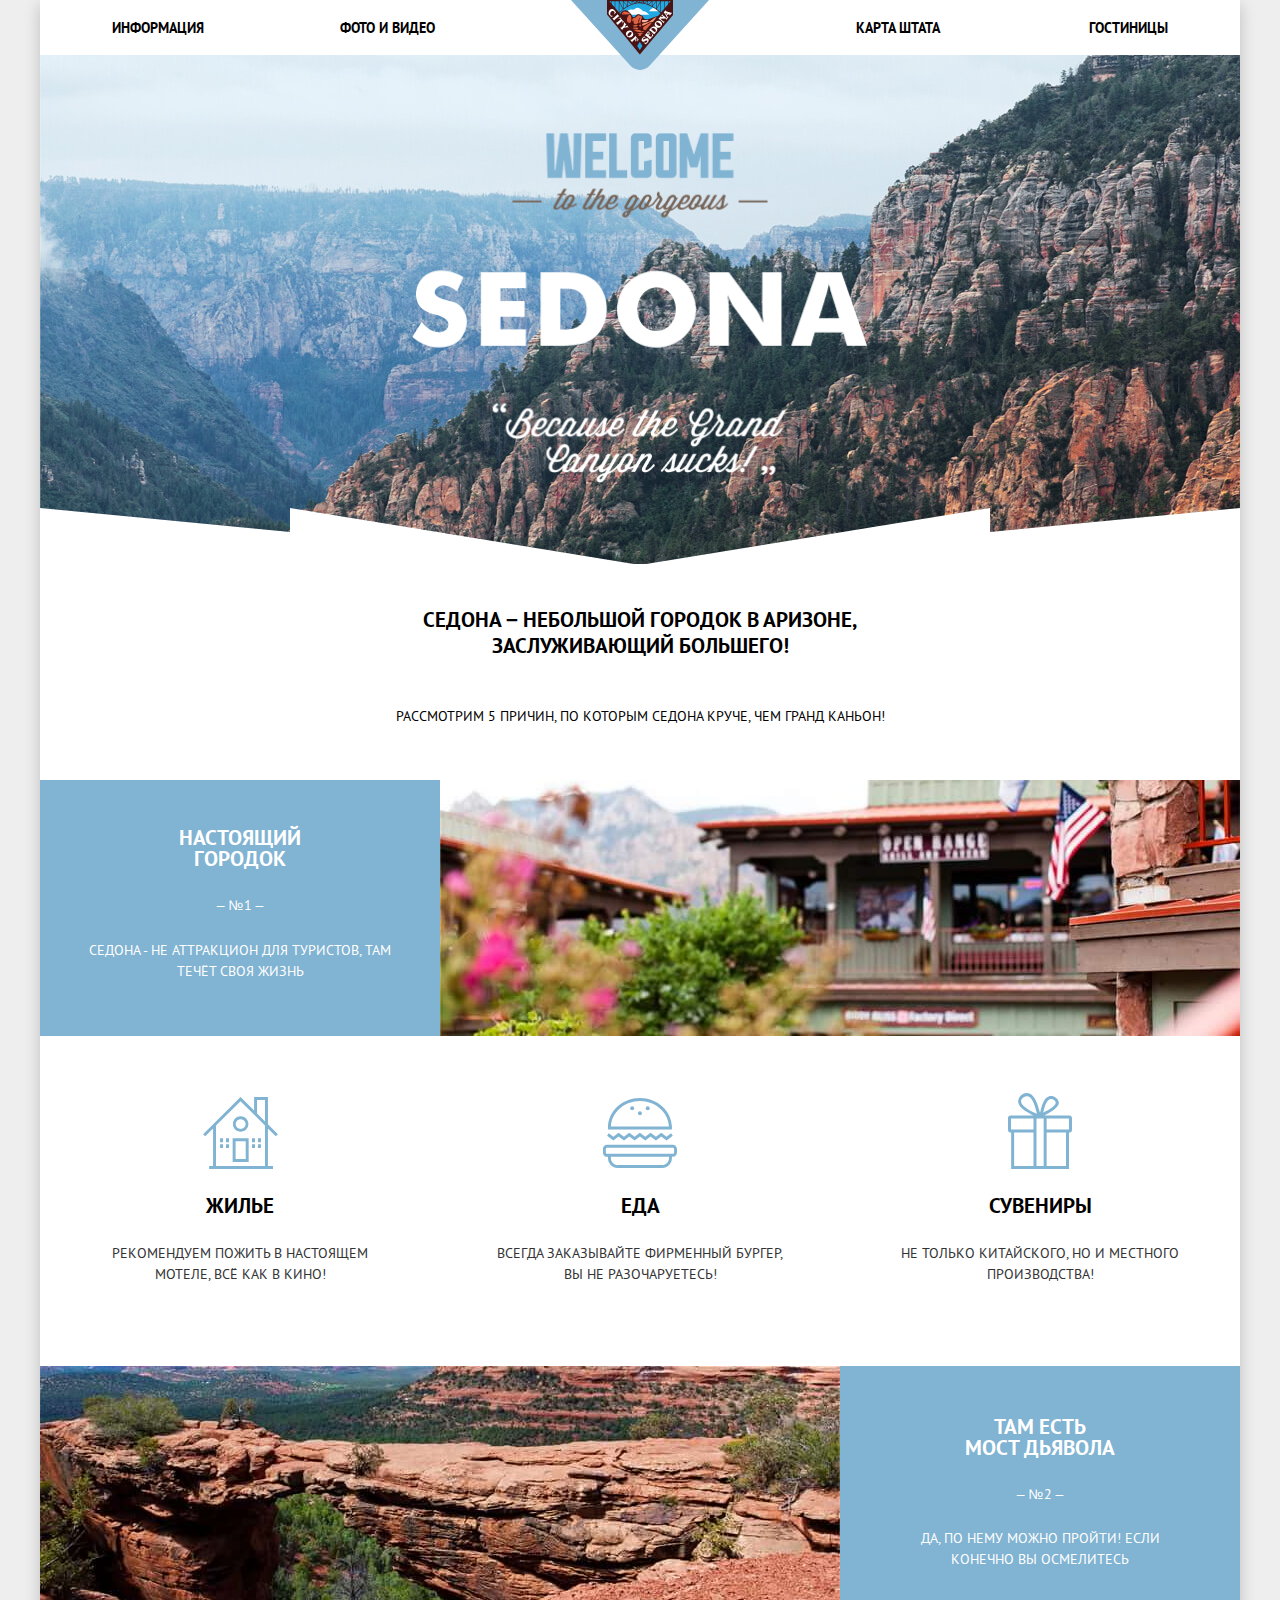
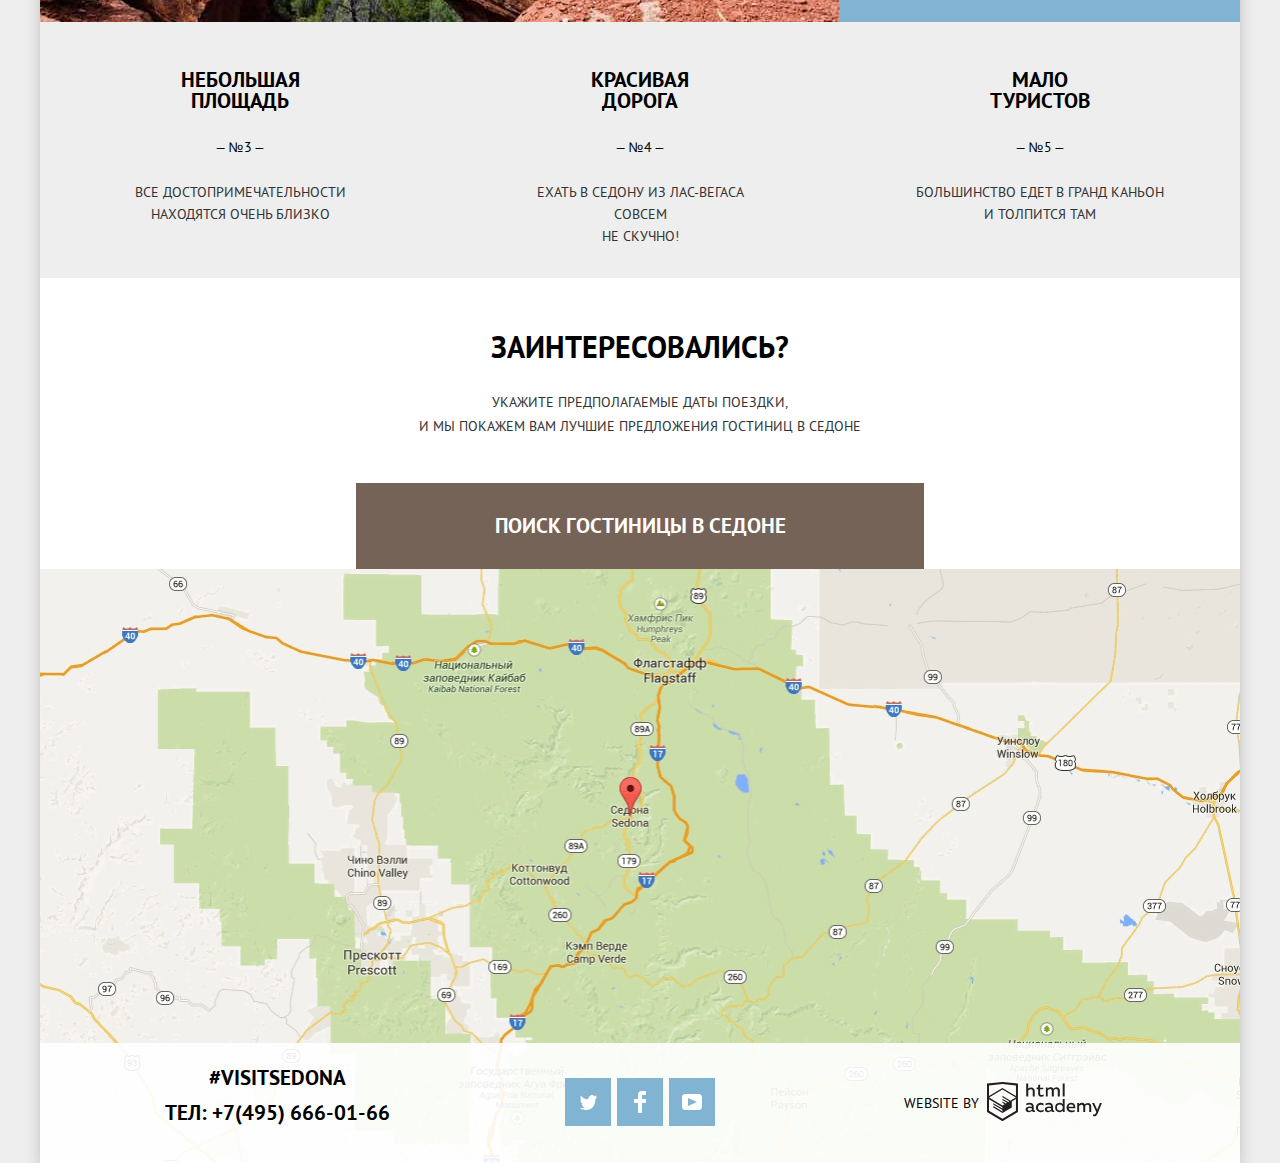
==== index.html @ ead80034 "правки" ====
<!DOCTYPE html>
<html class="page" lang="ru">
  <head>
    <meta charset="utf-8">
    <title>HTML Academy: Седона</title>
    <link href="css/normalize.css" rel="stylesheet">
    <link href="css/style-min.css" rel="stylesheet">
  </head>
  <body class="page-body">
    <div class="wrapper page-body">
      <header class="header">
        <a class="logo-sedona">
          <img src="img/logo_sedona.svg" width="138" height="70" alt="Логотип город Седона">
        </a>
        <nav class="main-nav">
          <ul class="main-nav-list">
            <li class="main-nav-item"><a class="main-nav-link" href="">Информация</a></li>
            <li class="main-nav-item main-nav-item-foto"><a class="main-nav-link" href="">Фото и видео</a></li>
            <li class="main-nav-item main-nav-item-map main-nav-item-right"><a class="main-nav-link" href="">Карта штата</a></li>
            <li class="main-nav-item main-nav-item-right"><a class="main-nav-link" href="hotels.html">Гостиницы</a></li>
          </ul>
        </nav>
      </header>
      <main>
        <section class="main">
          <div class="slogan">
            <img class="welcome" src="img/welcome.png" width="456" height="350" alt="Добро пожаловать в Седону">
          </div>
          <h1 class="subject">
            Седона &minus; небольшой городок в аризоне,
            заслуживающий большего!
          </h1>
          <p class="text">Рассмотрим 5 причин, по которым седона круче, чем гранд каньон!</p>
        </section>
        <section>
          <h2 class="visually-hidden">Преимущества</h2>
          <div class="features-box">
            <div class="feature">
              <h3 class="feature-title feature-title-control">Настоящий городок</h3>
              <p class="feature-description">&ndash; №1 &ndash;</p>
              <p class="feature-description">Седона - не аттракцион для туристов, там течёт своя жизнь</p>
            </div>
            <img src="img/cafe_in_sedona.jpg" width="800" height="256" alt="Фото кафе в Седоне">
          </div>
          <ul class="advantage-list">
            <li class="advantage-item advantage-item-house">
              <h3 class="advantage-box-title advantage-title">Жилье</h3>
              <p class="advantage-box-text">Рекомендуем пожить в настоящем мотеле, всё как в кино!</p>
            </li>
            <li class="advantage-item advantage-item-food">
              <h3 class="advantage-box-title advantage-title">Еда</h3>
              <p class="advantage-box-text">Всегда заказывайте фирменный бургер, вы не разочаруетесь!</p>
            </li>
            <li class="advantage-item advantage-item-souvenirs">
              <h3 class="advantage-box-title advantage-title">Сувениры</h3>
              <p class="advantage-box-text">Не только китайского, но и местного производства!</p>
            </li>
          </ul>
          <div class="features-box">
            <img src="img/canyon_in_sedona.jpg" width="800" height="256" alt="Фото каньона в Седоне">
            <div class="feature">
              <h3 class="feature-title feature-subtitle-control">Там есть<br> мост дьявола</h3>
              <p class="feature-description description-control">&ndash; №2 &ndash;</p>
              <p class="feature-description">Да, по нему можно пройти! если конечно вы осмелитесь</p>
            </div>
          </div>
          <div class="features-box">
            <div class="feature feature-grey">
              <h3 class="advantage-box-title advantage-title-control">Небольшая площадь</h3>
              <p class="feature-grey-description">&ndash; №3 &ndash;</p>
              <p class="feature-grey-description feature-description-control">Все достопримечательности находятся очень близко</p>
            </div>
            <div class="feature feature-grey">
              <h3 class="advantage-box-title advantage-title-control">Красивая дорога</h3>
              <p class="feature-grey-description">&ndash; №4 &ndash;</p>
              <p class="feature-grey-description feature-description-control">Ехать в Седону из Лас-Вегаса совсем<br> не скучно!</p>
            </div>
            <div class="feature feature-grey">
              <h3 class="advantage-box-title advantage-title-control">Мало туристов</h3>
              <p class="feature-grey-description">&ndash; №5 &ndash;</p>
              <p class="feature-grey-description feature-description-control">Большинство едет в Гранд Каньон<br> и толпится там</p>
            </div>
          </div>
        </section>
        <section class="search-hotel-block">
          <h2 class="visually-hidden">Лучшие предложения</h2>
          <p class="subtitle">Заинтересовались?</p>
          <p class="form-description">
            Укажите предполагаемые даты поездки,<br>
            и мы покажем вам лучшие предложения гостиниц в седоне
          </p>
          <article class="search-hotel-content">
            <button class="search-hotel">Поиск гостиницы в седоне</button>
            <form class="search-hotel-form">
              <div class="form-row">
                <label class="desc arrival-date-lable" for="arrival_date">Дата заезда:</label>
                <input class="hotel-input" name="arrival" type="text" id="arrival_date" placeholder="24 апреля 2017" required>
                <button class="calendar" type="button">
                  <svg class="calendar-icon" xmlns="http://www.w3.org/2000/svg" width="21" height="23" viewBox="0 0 21 22"><path d="M19.251 2.025h-2.845V.648c0-.381-.294-.689-.656-.689-.363 0-.656.308-.656.689v1.377h-3.938V.648c0-.381-.294-.689-.655-.689-.363 0-.657.308-.657.689v1.377H5.906V.648c0-.381-.294-.689-.656-.689-.363 0-.657.308-.657.689v1.377H1.75C.784 2.025 0 2.847 0 3.862v16.302C0 21.179.784 22 1.75 22h17.501c.966 0 1.749-.821 1.749-1.836V3.862c0-1.015-.783-1.837-1.749-1.837zm.437 18.139a.448.448 0 0 1-.437.459H1.75a.45.45 0 0 1-.438-.459V3.862a.45.45 0 0 1 .438-.459h2.844v1.378c0 .381.294.689.657.689.362 0 .656-.308.656-.689V3.403h3.938v1.378c0 .381.294.689.657.689.361 0 .655-.308.655-.689V3.403h3.938v1.378c0 .381.293.689.656.689.362 0 .656-.308.656-.689V3.403h2.845c.241 0 .437.206.437.459v16.302z"/><path d="M4.594 8.225h2.625v2.066H4.594zM4.594 11.668h2.625v2.067H4.594zM4.594 15.112h2.625v2.066H4.594zM9.188 15.112h2.625v2.066H9.188zM9.188 11.668h2.625v2.067H9.188zM9.188 8.225h2.625v2.066H9.188zM13.781 15.112h2.625v2.066h-2.625zM13.781 11.668h2.625v2.067h-2.625zM13.781 8.225h2.625v2.066h-2.625z"/></svg>
                </button>
              </div>
              <div class="form-row">
                <label class="desc departure-date-lable" for="date_departure">Дата выезда:</label>
                <input class="hotel-input" name="departure" type="text" id="date_departure" placeholder="4 июля 2017" required>
                <button class="calendar" type="button">
                  <svg class="calendar-icon" xmlns="http://www.w3.org/2000/svg" width="21" height="23" viewBox="0 0 21 22"><path d="M19.251 2.025h-2.845V.648c0-.381-.294-.689-.656-.689-.363 0-.656.308-.656.689v1.377h-3.938V.648c0-.381-.294-.689-.655-.689-.363 0-.657.308-.657.689v1.377H5.906V.648c0-.381-.294-.689-.656-.689-.363 0-.657.308-.657.689v1.377H1.75C.784 2.025 0 2.847 0 3.862v16.302C0 21.179.784 22 1.75 22h17.501c.966 0 1.749-.821 1.749-1.836V3.862c0-1.015-.783-1.837-1.749-1.837zm.437 18.139a.448.448 0 0 1-.437.459H1.75a.45.45 0 0 1-.438-.459V3.862a.45.45 0 0 1 .438-.459h2.844v1.378c0 .381.294.689.657.689.362 0 .656-.308.656-.689V3.403h3.938v1.378c0 .381.294.689.657.689.361 0 .655-.308.655-.689V3.403h3.938v1.378c0 .381.293.689.656.689.362 0 .656-.308.656-.689V3.403h2.845c.241 0 .437.206.437.459v16.302z"/><path d="M4.594 8.225h2.625v2.066H4.594zM4.594 11.668h2.625v2.067H4.594zM4.594 15.112h2.625v2.066H4.594zM9.188 15.112h2.625v2.066H9.188zM9.188 11.668h2.625v2.067H9.188zM9.188 8.225h2.625v2.066H9.188zM13.781 15.112h2.625v2.066h-2.625zM13.781 11.668h2.625v2.067h-2.625zM13.781 8.225h2.625v2.066h-2.625z"/></svg>
                </button>
              </div>
              <div class="people">
                <label class="desc label-people" for="old">Взрослые:</label>
                  <button class="search-hotel-button search-hotel-button-minus" type="button">
                    <svg width="12" height="3" viewBox="0 0 12 3" fill="none" xmlns="http://www.w3.org/2000/svg">
                      <rect width="12" height="3" fill="#A9A9A9"/>
                    </svg>
                  </button>
                  <input class="hotel-input" name="old" type="text" id="old" inputmode="numeric" placeholder="2" required>
                  <button class="search-hotel-button search-hotel-button-plus" type="button">
                    <svg width="11" height="11" viewBox="0 0 11 11" fill="none" xmlns="http://www.w3.org/2000/svg">
                      <path fill-rule="evenodd" clip-rule="evenodd" d="M4.23086 6.76932V11H6.76932V6.76932H11V4.23086H6.76932V0H4.23085V4.23086H0V6.76932H4.23086Z" fill="#A9A9A9"/>
                    </svg>
                  </button>
                <label class="desc desc-range" for="child">Дети:</label>
                  <button class="search-hotel-button search-hotel-button-minus" type="button">
                    <svg width="12" height="3" viewBox="0 0 12 3" fill="none" xmlns="http://www.w3.org/2000/svg">
                      <rect width="12" height="3" fill="#A9A9A9"/>
                    </svg>
                  </button>
                  <input class="hotel-input" name="child" type="text" id="child" inputmode="numeric" placeholder="0">
                  <button class="search-hotel-button search-hotel-button-plus" type="button">
                    <svg width="11" height="11" viewBox="0 0 11 11" fill="none" xmlns="http://www.w3.org/2000/svg">
                      <path fill-rule="evenodd" clip-rule="evenodd" d="M4.23086 6.76932V11H6.76932V6.76932H11V4.23086H6.76932V0H4.23085V4.23086H0V6.76932H4.23086Z" fill="#A9A9A9"/>
                    </svg>
                  </button>
              </div>
              <button class="submit" type="submit">Найти</button>
            </form>
          </article>
          <div class="map-container">
            <iframe class="map" src="https://www.google.com/maps/embed?pb=!1m14!1m8!1m3!1d419186.009734685!2d-111.50090474492188!3d34.833840499251!3m2!1i1024!2i768!4f13.1!3m3!1m2!1s0x0%3A0x6b38c28b698d0d4a!2z0J3QsNGG0LjQvtC90LDQu9GM0L3Ri9C5INC30LDQv9C-0LLQtdC00L3QuNC6INCa0L7QutC-0L3QuNC90L4!5e0!3m2!1sru!2sru!4v1592751528089!5m2!1sru!2sru" width="1200" height="594" allowfullscreen title="штат Аризона, город Седона"></iframe>
            <img class="image-map" src="img/map.png" width="1200" height="594" alt="штат Аризона, город Седона">
          </div>
        </section>
      </main>
      <footer class="footer index-footer">
        <section class="contacts">
          <h2 class="visually-hidden">Контактная информация</h2>
          <p class="contacts-content">
            <span class="contacts-text">#visitsedona</span><br>
            <a class="contacts-phone" href="tel:+7(495)6660166">Тел: +7(495) 666-01-66</a>
          </p>
        </section>
        <section class="social">
          <h2 class="visually-hidden">Социальные сети</h2>
          <ul class="social-list">
            <li class="social-list-item">
              <a class="social-link" href="" aria-label="twitter">
                <svg xmlns="http://www.w3.org/2000/svg" xmlns:xlink="http://www.w3.org/1999/xlink" width="17" height="15" viewBox="0 0 17 15"><path fill="#FFF" d="M10.95.144c1.685-.496 2.984.27 3.577 1.179.673-.231 1.331-.481 2.011-.708a2.345 2.345 0 0 1-.857 1.768c.685.17 1.304-.491 1.304-.491-.169 1-1.006 1.788-1.563 2.024-.231 6.75-3.175 11.217-10.077 11.082h-.446c-.41 0-4.164-.46-4.898-1.887 2.271.196 3.893-.422 4.693-1.177-.96-.3-2.679-.477-2.979-2.95.349.106.564.228 1.19.119C1.705 8.247.374 7.53.448 5.33c.285.328 1.067.536 1.34.472C1.085 5.561-.182 2.442.894.85c1.818 1.854 3.735 3.606 7.152 3.773C8.254 2.33 9.183.793 10.95.144z"/></svg>
              </a>
            </li>
            <li class="social-list-item">
              <a class="social-link" href="" aria-label="facebook">
                <svg xmlns="http://www.w3.org/2000/svg" width="12" height="22" viewBox="0 0 12 22"><path fill="#FFF" d="M12 4V0H8a4 4 0 0 0-4 4v4H0v4h4v10h4V12h4V8H8V4h4z"/></svg>
              </a>
            </li>
            <li class="social-list-item">
              <a class="social-link" href="" aria-label="youtube">
                <svg xmlns="http://www.w3.org/2000/svg" xmlns:xlink="http://www.w3.org/1999/xlink" width="20" height="16" viewBox="0 0 20 16"><path fill="#FFF" d="M17 0H3C1.35 0 0 1.35 0 3v10c0 1.65 1.35 3 3 3h14c1.65 0 3-1.35 3-3V3c0-1.65-1.35-3-3-3zM6.027 11.998V4.002L15.014 8l-8.987 3.998z"/></svg>
              </a>
            </li>
          </ul>
        </section>
        <p class="authors">
          Website by
          <a class="authors-logo" href="https://htmlacademy.ru/intensive/htmlcss" aria-label="html-academy">
            <svg class="authors-logo-hover" id="Layer_1" data-name="Layer 1" xmlns="http://www.w3.org/2000/svg" viewBox="0 0 108.08 36.85"><title>logo-htmlacademy-small1</title>
              <path d="M44.61,26.88a2,2,0,0,0,.55-0.1v1.33a3.25,3.25,0,0,1-1.18.21,1.67,1.67,0,0,1-1.67-1,4.84,4.84,0,0,1-3.14,1.08c-1.51,0-2.91-.83-2.91-2.55,0-2.13,2-2.79,3.71-2.79a11.08,11.08,0,0,1,2.17.25v-0.3c0-1-.76-1.77-2.19-1.77a7.42,7.42,0,0,0-3,.64v-1.7a10.21,10.21,0,0,1,3.19-.55c2.36,0,3.81,1.12,3.81,3.65v3a0.54,0.54,0,0,0,.49.59h0.17Zm-6.44-1.13A1.35,1.35,0,0,0,39.63,27h0.11a3.39,3.39,0,0,0,2.41-1V24.58a9.72,9.72,0,0,0-1.81-.21c-1,0-2.16.33-2.16,1.38h0Zm12.36-6.11a5,5,0,0,1,2.57.64V22a4.08,4.08,0,0,0-2.3-.7,2.75,2.75,0,1,0,0,5.49,5,5,0,0,0,2.43-.64v1.71a6.27,6.27,0,0,1-2.76.57A4.21,4.21,0,0,1,46,24.51q0-.21,0-0.41a4.32,4.32,0,0,1,4.18-4.46h0.38Zm12.17,7.24a2,2,0,0,0,.55-0.1v1.33a3.25,3.25,0,0,1-1.18.21,1.67,1.67,0,0,1-1.67-1,4.84,4.84,0,0,1-3.14,1.08c-1.51,0-2.91-.83-2.91-2.55,0-2.13,2-2.79,3.71-2.79a11.08,11.08,0,0,1,2.17.25v-0.3c0-1-.76-1.77-2.19-1.77a7.42,7.42,0,0,0-3,.64v-1.7a10.21,10.21,0,0,1,3.19-.55c2.36,0,3.81,1.12,3.81,3.65v3a0.54,0.54,0,0,0,.49.59h0.17Zm-6.44-1.13A1.35,1.35,0,0,0,57.73,27h0.11a3.39,3.39,0,0,0,2.41-1V24.58a9.72,9.72,0,0,0-1.81-.21c-1.06,0-2.16.33-2.16,1.38h0ZM73,16V28.2H71.35V26.88a3.88,3.88,0,0,1-3.19,1.54,4.4,4.4,0,0,1,0-8.78,3.81,3.81,0,0,1,3,1.3V16H73Zm-4.53,5.22a2.76,2.76,0,1,0,0,5.52A2.86,2.86,0,0,0,71.15,25V23A2.91,2.91,0,0,0,68.49,21.27ZM79,19.64c3.31,0,4.46,2.68,3.92,5.09H76.7c0.21,1.5,1.67,2.11,3.19,2.11a6.11,6.11,0,0,0,2.64-.59v1.6a7.14,7.14,0,0,1-3,.57C77,28.42,74.78,27,74.78,24a4.18,4.18,0,0,1,4-4.39H79Zm0.09,1.54a2.28,2.28,0,0,0-2.44,2.1v0.06H81.3A2,2,0,0,0,79.13,21.18Zm5.73,7V19.87h1.65v1a3.81,3.81,0,0,1,2.78-1.27A2.86,2.86,0,0,1,91.89,21a4.12,4.12,0,0,1,2.91-1.33A3.06,3.06,0,0,1,98,23V28.2h-1.9V23.05a1.59,1.59,0,0,0-1.42-1.75H94.42a2.8,2.8,0,0,0-2.07,1.12V28.2h-1.9V23.05A1.59,1.59,0,0,0,89,21.31H88.8a3,3,0,0,0-2.21,1.29v5.63H84.86Zm21.31-8.33h1.9l-3.91,9.46c-0.9,2.17-2.09,2.86-3.35,2.86a4.76,4.76,0,0,1-1.1-.14V30.46a2.86,2.86,0,0,0,.85.12c0.9,0,1.58-.64,2.07-1.9l0.17-.42-4-8.4h2l2.86,6.29ZM38.73,1.46V6.22a3.81,3.81,0,0,1,2.7-1.14,3.25,3.25,0,0,1,3.44,3.4v5.15H43V8.72a1.81,1.81,0,0,0-1.61-2h-0.3a2.93,2.93,0,0,0-2.32,1.39v5.52h-1.9V1.46h1.9ZM49.94,2.31v3h3V6.91h-3v3.81c0,1.1.5,1.46,1.58,1.46a4.49,4.49,0,0,0,1.69-.33v1.6A6.8,6.8,0,0,1,51,13.8a2.55,2.55,0,0,1-2.86-2.74V6.89H46.58V5.26h1.5V2.74Zm5.4,11.31V5.28H57v1A3.81,3.81,0,0,1,59.77,5a2.86,2.86,0,0,1,2.6,1.33A4.12,4.12,0,0,1,65.28,5,3.06,3.06,0,0,1,68.44,8.4v5.21h-1.9V8.46a1.59,1.59,0,0,0-1.42-1.75H64.89a2.8,2.8,0,0,0-2.07,1.12v5.78h-1.9V8.46A1.59,1.59,0,0,0,59.5,6.71H59.27A3,3,0,0,0,57.06,8v5.63H55.34ZM71.17,1.45H73V13.6H71.17V1.45ZM14.71,0H14.55L0,1.54V28.21l14.55,8.66,14.55-8.66V1.54Zm12.5,27.1L14.55,34.64,1.9,27.12V16.18l12.59,7.5V25L5.86,19.9v1.31l8.68,5.21v1.39L5.87,22.65V24l8.68,5.21,8.75-5.24V18.31L27.2,16V27.12Zm0-12.53-3.48,2-1.6,1L14.51,13v1.31L21,18.23H21l-0.14.09-1,.54-5.37-3.2V17l4.24,2.52-1,.67-3.2-1.9v1.31l2.1,1.24L14.5,22.1,2,14.65,14.51,7.11Zm0-1.32L14.49,5.76,1.91,13.25v-10L14.56,1.92,27.21,3.25v10h0Z" transform="translate(0 -0.02)" fill="#231f20"/>
            </svg>
          </a>
        </p>
      </footer>
    </div>
    <script src="js/script-min.js"></script>
  </body>
</html>
---- css/style-min.css ----
:root{--white:#fff;--special-white:rgba(255,255,255,0.3);--black:#000;--special-black:rgba(0,0,0,0.3);--light-black:#333;--blue:#81b3d2;--gray:#eee;--ligth-brown:#766357;--brown:#604e43;--dark-brown:#503e33;--date:#f2f2f2;--date-hover:#ebebeb;--icon-form:#a9a9a9;--find-hover:#669ec0;--find-button:#5496bd;--academy:#321f20;--academy-button:#bdbbbc;--fill:#d8d8d8;--checkbox-block:#6a6a6a;--shadow:#ababab;--icon-up:#cacaca;--rating:#666;--border-color-input:#e5e5e5}@font-face{font-family:"PT sans";font-style:normal;font-weight:400;src:url(../fonts/ptsans.woff2) format("woff2"),url(../fonts/ptsans.woff) format("woff")}@font-face{font-family:"PT sans";font-style:normal;font-weight:700;src:url(../fonts/ptsansbold.woff2) format("woff2"),url(../fonts/ptsansbold.woff) format("woff")}body{height:100%;min-width:1280px;margin:0;padding:0;font-family:"PT sans",Arial,sans-serif;font-size:14px;line-height:21px;font-weight:400;color:var(--black);position:relative;text-transform:uppercase;background-color:var(--gray)}a{text-decoration:none}img{max-width:100%;height:auto}*,::before,::after{box-sizing:border-box}.page{height:100%}.page-body{display:-ms-grid;display:grid;-ms-grid-rows:min-content 1fr min-content;grid-template-rows:min-content 1fr min-content;-ms-flex-line-pack:start;align-content:start;position:relative}.page-wrapper{height:100%;display:-ms-grid;display:grid;-ms-grid-rows:min-content 1fr min-content;grid-template-rows:min-content 1fr min-content;position:relative;-ms-flex-line-pack:start;align-content:start}.visually-hidden{position:absolute;clip:rect(0 0 0 0);width:1px;height:1px;margin:-1px}.wrapper{max-width:1200px;margin:0 auto;background-color:var(--white);box-shadow:0 5px 15px rgba(0,1,1,0.2)}.header{position:relative}.main-nav{background-color:var(--white)}.logo-sedona{position:absolute;left:50%;-webkit-transform:translate(-50%,0);transform:translate(-50%,0);width:138px;height:70px;-webkit-box-ordinal-group:2;-ms-flex-order:1;order:1}.logo-sedona:focus{outline:solid 1px #000}.main-nav-list{height:55px;margin:0;padding:0 72px;display:-webkit-box;display:-ms-flexbox;display:flex;-webkit-box-pack:justify;-ms-flex-pack:justify;justify-content:space-between;-webkit-box-align:center;-ms-flex-align:center;align-items:center;list-style:none}.main-nav-item{width:227px;text-align:left}.main-nav-link{padding:5px 0;line-height:26px;font-weight:700;color:var(--black)}.main-nav-item-foto{margin-right:72px}.main-nav-item-map{margin-left:72px}.main-nav-item-right{text-align:right}.main-nav-link:hover,.main-nav-link:focus{color:var(--blue);outline:none}.main-nav-link:active{color:var(--special-black)}.main-nav-link:not([href]){color:var(--ligth-brown);cursor:default}.link-foto{margin-right:125px}.link-map{margin-left:125px}.slogan{height:509px;background-image:url(../img/background_mountains.png),url(../img/mountains.jpg);background-position:center bottom -1px,center top;background-repeat:no-repeat;text-align:center}.welcome{padding-top:78px}.main{background-color:var(--white);text-align:center}.subject{margin:43px auto 44px;width:470px;font-size:21px;line-height:26px;text-align:center}.text{margin:0;padding-bottom:51px;font-size:14px;line-height:26px}.features-box{display:-webkit-box;display:-ms-flexbox;display:flex}.feature{font-size:14px;line-height:21px;min-width:400px;text-align:center;font-weight:400;color:var(--white);background-color:var(--blue)}.feature-grey{color:var(--black);background-color:var(--gray);min-height:256px}.feature-title{max-width:151px;margin:0 auto;padding-bottom:26px;font-size:21px;font-weight:700}.feature-title-control{padding-top:47px}.feature-subtitle-control{padding-top:50px}.feature-description{margin:0 auto;padding-bottom:24px;max-width:303px}.description-control{padding-bottom:23px}.feature-grey-description{margin:0 auto;padding-bottom:23px;max-width:301px;line-height:22px}.feature-description-control{max-width:259px;color:var(--light-black)}.advantage-list{list-style:none;margin:0 auto;padding:0;display:-webkit-box;display:-ms-flexbox;display:flex;text-align:center;min-height:330px;background-color:var(--white)}.advantage-item{min-width:400px;background-repeat:no-repeat}.advantage-item-house{background-image:url(../img/advantage1.svg);background-position:center 61px}.advantage-item-food{background-image:url(../img/advantage2.svg);background-position:center 62px}.advantage-item-souvenirs{background-image:url(../img/advantage3.svg);background-position:center 57px}.advantage-box-title{width:120px;margin:0 auto;font-size:21px;font-weight:700;padding-bottom:27px}.advantage-box-text{margin:0 auto;max-width:300px;color:var(--light-black)}.advantage-title{padding-top:159px}.advantage-title-control{padding-top:47px;padding-bottom:25px}.search-hotel-block{line-height:24px;text-align:center}.form-description{margin:0;font-size:14px;padding-bottom:45px;font-weight:400;color:var(--light-black);background-color:var(--white)}.subtitle{margin:0 auto;padding-top:57px;padding-bottom:31px;font-size:30px;font-weight:700;background-color:var(--white)}.search-hotel-content{position:relative;background-color:var(--white)}.search-hotel{position:relative;color:var(--white);width:568px;height:86px;margin:0 auto;font-size:21px;font-weight:700;line-height:26px;background-color:var(--ligth-brown);border:none;text-transform:uppercase}.search-hotel:hover,.search-hotel:focus{background-color:var(--brown);outline:none}.search-hotel:active{color:var(--special-white);background-color:var(--dark-brown)}.search-hotel-form{position:absolute;width:568px;left:50%;-webkit-transform:translate(-50%,0);transform:translate(-50%,0);padding:55px;background-color:var(--white);z-index:4}.hide-form{-webkit-animation:hide .6s;animation:hide .6s;visibility:hidden;-webkit-transition:visibility .6s;transition:visibility .6s}.show-form{-webkit-animation:show .6s;animation:show .6s;visibility:visible;-webkit-transition:visibility .6s;transition:visibility .6s}.arrival-date{margin-top:-1px}.desc{font-size:14px;font-weight:700;line-height:24px}.arrival-date-lable{margin-left:-1px;margin-right:20px}.departure-date-lable{margin-left:-1px;margin-right:17px}.desc-range{margin-left:56px;margin-right:29px}.label-people{margin-right:41px}.form-row .hotel-input{width:346px}.hotel-input{padding:0 0 0 13px;height:38px;line-height:26px;font-weight:700;text-transform:uppercase;background-color:var(--date);border:none}.hotel-input:hover{background-color:var(--date-hover)}.hotel-input:focus{background-color:var(--white);outline:2px solid var(--border-color-input)}.hotel-input::placeholder{text-transform:uppercase;line-height:26px;font-weight:700;color:var(--black)}.hotel-input::-webkit-input-placeholder{text-transform:uppercase;line-height:26px;font-weight:700;color:var(--black)}.hotel-input::-moz-placeholder{text-transform:uppercase;line-height:38px;font-weight:700;color:var(--black);padding-top:10px}.hotel-input:-ms-input-placeholder{text-transform:uppercase;line-height:26px;font-weight:700;color:var(--black)}.form-row .hotel-input::-webkit-input-placeholder{padding:6px 0}.form-row .hotel-input::-moz-placeholder{padding:6px 0}.form-row .hotel-input:-ms-input-placeholder{padding:6px 0}.form-row .hotel-input::placeholder{padding:6px 0}.form-row .hotel-input::-webkit-input-placeholder{padding:6px 0}.form-row .hotel-input::-moz-placeholder{padding:6px 0}.form-row .hotel-input:-ms-input-placeholder{padding:6px 0}.form-row .hotel-input::placeholder{padding:6px 0}.calendar{position:relative;height:38px;padding:0;color:var(--icon-form);border:none;cursor:pointer;background-color:var(--date)}.calendar-icon{position:absolute;right:8px;top:8px}.calendar:hover,.calendar:focus{color:var(--black);outline:none}.calendar:active{color:var(--blue)}.calendar path{fill:var(--icon-form)}.calendar:hover path,.calendar:focus path{fill:var(--black)}.calendar:active path{fill:var(--blue)}.search-hotel-button{height:38px;padding:0 12px;color:var(--icon-form);border:none;cursor:pointer;background-color:var(--date)}.search-hotel-button-minus{padding-bottom:4px}.search-hotel-button-plus{padding-top:3px}.search-hotel-button:hover,.search-hotel-button:focus{color:var(--black);outline:none}.search-hotel-button:active{color:var(--blue)}.search-hotel-button:hover rect,.search-hotel-button:focus rect{outline:none;fill:var(--black)}.search-hotel-button:active rect{fill:var(--blue);outline:none}.search-hotel-button:hover path,.search-hotel-button:focus path{outline:none;fill:var(--black)}.search-hotel-button:active path{fill:var(--blue);outline:none}.form-row + .form-row{margin-top:28px}.form-row{position:relative}.form-row .calendar{width:36px;top:0;right:1px;position:absolute;background-color:transparent;width:36px;top:0;right:1px;position:absolute;background-color:transparent}.people{display:-webkit-box;display:-ms-flexbox;display:flex;-webkit-box-pack:center;-ms-flex-pack:center;justify-content:center;-webkit-box-align:center;-ms-flex-align:center;align-items:center;margin:30px 0 55px}.people .hotel-input{width:39px}.submit{padding:0;width:458px;height:58px;font-size:21px;font-weight:700;text-transform:uppercase;line-height:26px;color:var(--white);background-color:var(--blue);border:none;text-align:center}.submit:hover,.submit:focus{background-color:var(--find-hover);outline:none}.submit:active{color:var(--special-white);background-color:var(--find-button);outline:none}.map-container{height:594px;position:relative}.map{position:relative;display:block;border:none;z-index:2}.image-map{position:absolute;top:0;left:0;z-index:1}.footer{padding:4px 138px 8px 125px;min-height:120px;min-width:1200px;display:-webkit-box;display:-ms-flexbox;display:flex;-webkit-box-pack:justify;-ms-flex-pack:justify;justify-content:space-between;background-color:rgba(255,255,255,0.9)}.index-footer{bottom:0;position:absolute;left:50%;-webkit-transform:translate(-50%,0);transform:translate(-50%,0);z-index:4;padding-top:6px}.contacts{text-align:center;max-width:300px}.contacts-content{margin-top:19px;font-size:21px;font-weight:700;line-height:26px}.index-footer .contacts-content{margin-top:16px}.contacts-phone{margin-top:9px;display:block;color:var(--black);text-decoration:none}.contacts-phone:hover,.contacts-phone:focus{color:var(--blue);outline:none}.social{margin-right:14px;-ms-flex-item-align:center;align-self:center}.social-list{display:-webkit-box;display:-ms-flexbox;display:flex;margin:0;padding:0;list-style:none;-webkit-box-align:center;-ms-flex-align:center;align-items:center}.social-list-item{margin:0 3px;background-color:var(--blue);background-position:center;background-repeat:no-repeat}.social-link{width:46px;height:48px;display:-webkit-box;display:-ms-flexbox;display:flex;-webkit-box-pack:center;-ms-flex-pack:center;justify-content:center;-webkit-box-align:center;-ms-flex-align:center;align-items:center}.social-link:active path{opacity:.3;-ms-filter:progid:DXImageTransform.Microsoft.Alpha(Opacity=30)}.social-link:active{background-color:var(--find-button)}.social-link:hover,.social-link:focus{background-color:var(--find-hover);outline:none}.authors{display:-webkit-box;display:-ms-flexbox;display:flex;-webkit-box-align:center;-ms-flex-align:center;align-items:center;-webkit-box-pack:end;-ms-flex-pack:end;justify-content:flex-end;margin:0;font-size:14px;line-height:26px;padding-top:1px}.authors-logo{width:115px;height:41px;margin-left:8px;display:inline-block;outline:none}.authors-logo-hover:hover path,.authors-logo-hover:focus path{fill:var(--blue)}.authors-logo-hover:active path{fill:var(--academy-button)}.filter{margin:27px 0 0;padding:0;border:none}.filter-hotel{font-size:14px;line-height:21px;padding:0 73px;font-weight:400;color:var(--white);display:-webkit-box;display:-ms-flexbox;display:flex;min-height:217px;background-image:url(../img/filter-background.png);background-position:center;background-repeat:no-repeat}.filter-title{margin:0;font-size:16px;font-weight:700}.filter-control{padding-right:118px}.legend{letter-spacing:-.1px;margin-bottom:25px}.legend-control{margin-left:1px;margin-bottom:11px;letter-spacing:-.1px}.price-controls{width:317px;height:36px;display:-webkit-box;display:-ms-flexbox;display:flex;margin-bottom:20px;padding-left:61px;-webkit-box-pack:center;-ms-flex-pack:center;justify-content:center;-webkit-box-align:center;-ms-flex-align:center;align-items:center;border:2px solid var(--white);border-radius:2px}.input-price{width:37px;padding:0;margin-right:35px}.min-price{padding-bottom:2px;border-right:solid 2px var(--white)}.max-price{padding-left:53px;padding-bottom:2px;padding-right:2px}.filter-range{display:-webkit-box;display:-ms-flexbox;display:flex;-webkit-box-orient:vertical;-webkit-box-direction:normal;-ms-flex-direction:column;flex-direction:column;margin-left:auto}.range-controls{position:relative}.scale{padding-left:1px;width:100%;height:2px;background-color:rgba(255,255,255,0.3)}.bar{width:261px;height:2px;background-color:var(--white);opacity:1;-ms-filter:progid:DXImageTransform.Microsoft.Alpha(Opacity=100)}.toggle{box-sizing:content-box;position:absolute;left:1px;top:-9px;width:4px;height:4px;padding:0;border:8px solid var(--white);background-color:var(--shadow);border-radius:50%;box-shadow:0 2px 1px 0 var(--shadow);cursor:pointer}.toggle:hover,.toggle:focus{width:5px;height:5px;border:9px solid var(--white);outline:none}.toggle-max{left:253px}.input-price{color:var(--white);background-color:transparent;border:none}.cost{padding-top:11px;padding-bottom:11px}.type-hotel-submit{margin-left:85px;width:137px;padding:5px 0 6px 3px}.type-hotel-item{padding-left:20px;padding-bottom:25px}.type-hotel-list{margin:0 0 0 19px;padding:0;list-style:none}.filter-type-hotel-list{margin:0 0 0 23px;padding:0;list-style:none}.type-hotel-input:checked + label:before{content:"";position:absolute;left:-41px;width:27px;height:23px;background-image:url(../img/checkbox-on.svg)}.type-hotel-input:focus + label:before{outline:2px solid var(--black)}.type-hotel-input:disabled + label:before{background-image:url(../img/checkbox-off.svg)}.type-hotel-input-checked:disabled + label:before{background-image:url(../img/checkbox-on-disabled.svg)}.label{cursor:pointer;position:relative}.label:before{content:"";position:absolute;left:-40px;width:23px;height:23px;background-image:url(../img/checkbox.svg)}.type-hotel-submit{margin-top:33px;font-size:14px;font-weight:400;line-height:21px;text-transform:uppercase;color:var(--white);border:2px solid var(--white);background-color:transparent}.type-hotel-submit:hover,.type-hotel-submit:focus{color:var(--black);background-color:var(--white);border:none;outline:none;height:36px}.results-search{font-size:12px;line-height:18px;min-height:86px;display:-webkit-box;display:-ms-flexbox;display:flex;-webkit-box-align:center;-ms-flex-align:center;align-items:center;background-color:var(--white)}.results-search-title{margin:0;font-size:21px;font-weight:700;line-height:26px;padding-left:73px;padding-right:47px}.sort{padding-bottom:4px;padding-right:40px}.sort-link{color:var(--special-black);border-bottom:1px dotted var(--blue)}.sort-link:not([href]){color:var(--blue);cursor:default;border:none}.sort-link:hover,.sort-link:focus{color:var(--blue);outline:none}.sort-link:active{color:var(--black);border:none}.price{margin-bottom:3px;margin-right:33px}.type{margin-right:33px;margin-bottom:5px}.sort-link-rating{margin-bottom:4px}.results-filter:focus{outline:none}.results-filter:focus path{fill:var(--black);outline:none}.results-filter:not([href]){color:var(--blue);cursor:default}.results-filter:not([href]):hover path{cursor:default;fill:var(--blue)}.results-filter-hover{margin-top:10px}.results-filter-hover:hover path,.results-filter-hover:focus path{fill:var(--black)}.results-filter-hover:active path{fill:var(--blue)}.results-filter-control{margin-left:auto;padding-right:73px}.results-control-ascending{margin-right:8px}.cards-hotel{margin-bottom:2px;padding:0 71px 0 73px;font-size:14px;line-height:21px;min-height:150px;display:-webkit-box;display:-ms-flexbox;display:flex;-webkit-box-pack:start;-ms-flex-pack:start;justify-content:flex-start;-webkit-box-align:start;-ms-flex-align:start;align-items:start;background-color:var(--white);border-top:1px solid var(--border-color-input)}.cards-hotel-border{border-bottom:1px solid var(--border-color-input)}.image{-ms-flex-item-align:center;align-self:center;margin-top:1px;width:135px;height:90px}.picture{-ms-flex-item-align:center;align-self:center;margin-top:-1px;width:135px;height:90px}.caption{font-size:21px;font-weight:700;line-height:26px;margin:0 0 7px;cursor:pointer}.caption:hover{color:var(--blue)}.caption:active{color:var(--special-black)}.cards-text{letter-spacing:0;margin:0}.cards-text-range{margin-left:35px}.hotel-text{margin-top:24px;padding-left:30px;display:-webkit-box;display:-ms-flexbox;display:flex;-webkit-box-orient:vertical;-webkit-box-direction:normal;-ms-flex-direction:column;flex-direction:column}.hotel-text-control{letter-spacing:-.2px;margin-top:23px;padding-left:29px;display:-webkit-box;display:-ms-flexbox;display:flex;-webkit-box-orient:vertical;-webkit-box-direction:normal;-ms-flex-direction:column;flex-direction:column}.cards-text-control{margin-left:auto;padding-top:29px;display:-webkit-box;display:-ms-flexbox;display:flex;-webkit-box-orient:vertical;-webkit-box-direction:normal;-ms-flex-direction:column;flex-direction:column}.text-range{margin-left:18px}.hotel-text-links{margin-top:18px}.hotel-text-range{margin-left:60px}.more{padding:4px 17px 5px;color:var(--white);text-align:center;background-color:var(--blue)}.more-control{margin-right:2px;letter-spacing:-.1px}.more:hover,.more:focus{background-color:var(--find-hover);outline:none}.more:active{color:var(--special-white);background-color:var(--find-button)}.reserve-link{padding:4px 17px 5px;color:var(--white);text-align:center;background-color:var(--ligth-brown)}.reserve-link-control{padding:4px 18px 4px 17px;letter-spacing:.1px}.reserve-link:hover,.reserve-link:focus{background-color:var(--brown);outline:none}.reserve-link:active{color:var(--special-white);background-color:var(--dark-brown)}.star{-ms-flex-item-align:end;align-self:flex-end}.rating{padding:3px 12px 2px 15px;margin:47px 2px 0 0;color:var(--rating);background-color:var(--date)}.rating-range{padding:4px 12px 2px 15px}@-webkit-keyframes hide{0%{-webkit-transform:translate(-50%,0);transform:translate(-50%,0);clip:rect(0,568px,395px,0)}100%{-webkit-transform:translate(-50%,-395px);transform:translate(-50%,-395px);clip:rect(395px,568px,395px,0)}}@keyframes hide{0%{-webkit-transform:translate(-50%,0);transform:translate(-50%,0);clip:rect(0,568px,395px,0)}100%{-webkit-transform:translate(-50%,-395px);transform:translate(-50%,-395px);clip:rect(395px,568px,395px,0)}}@-webkit-keyframes show{0%{-webkit-transform:translate(-50%,-395px);transform:translate(-50%,-395px);clip:rect(395px,568px,395px,0)}100%{-webkit-transform:translate(-50%,0);transform:translate(-50%,0);clip:rect(0,568px,395px,0)}}@keyframes show{0%{-webkit-transform:translate(-50%,-395px);transform:translate(-50%,-395px);clip:rect(395px,568px,395px,0)}100%{-webkit-transform:translate(-50%,0);transform:translate(-50%,0);clip:rect(0,568px,395px,0)}}
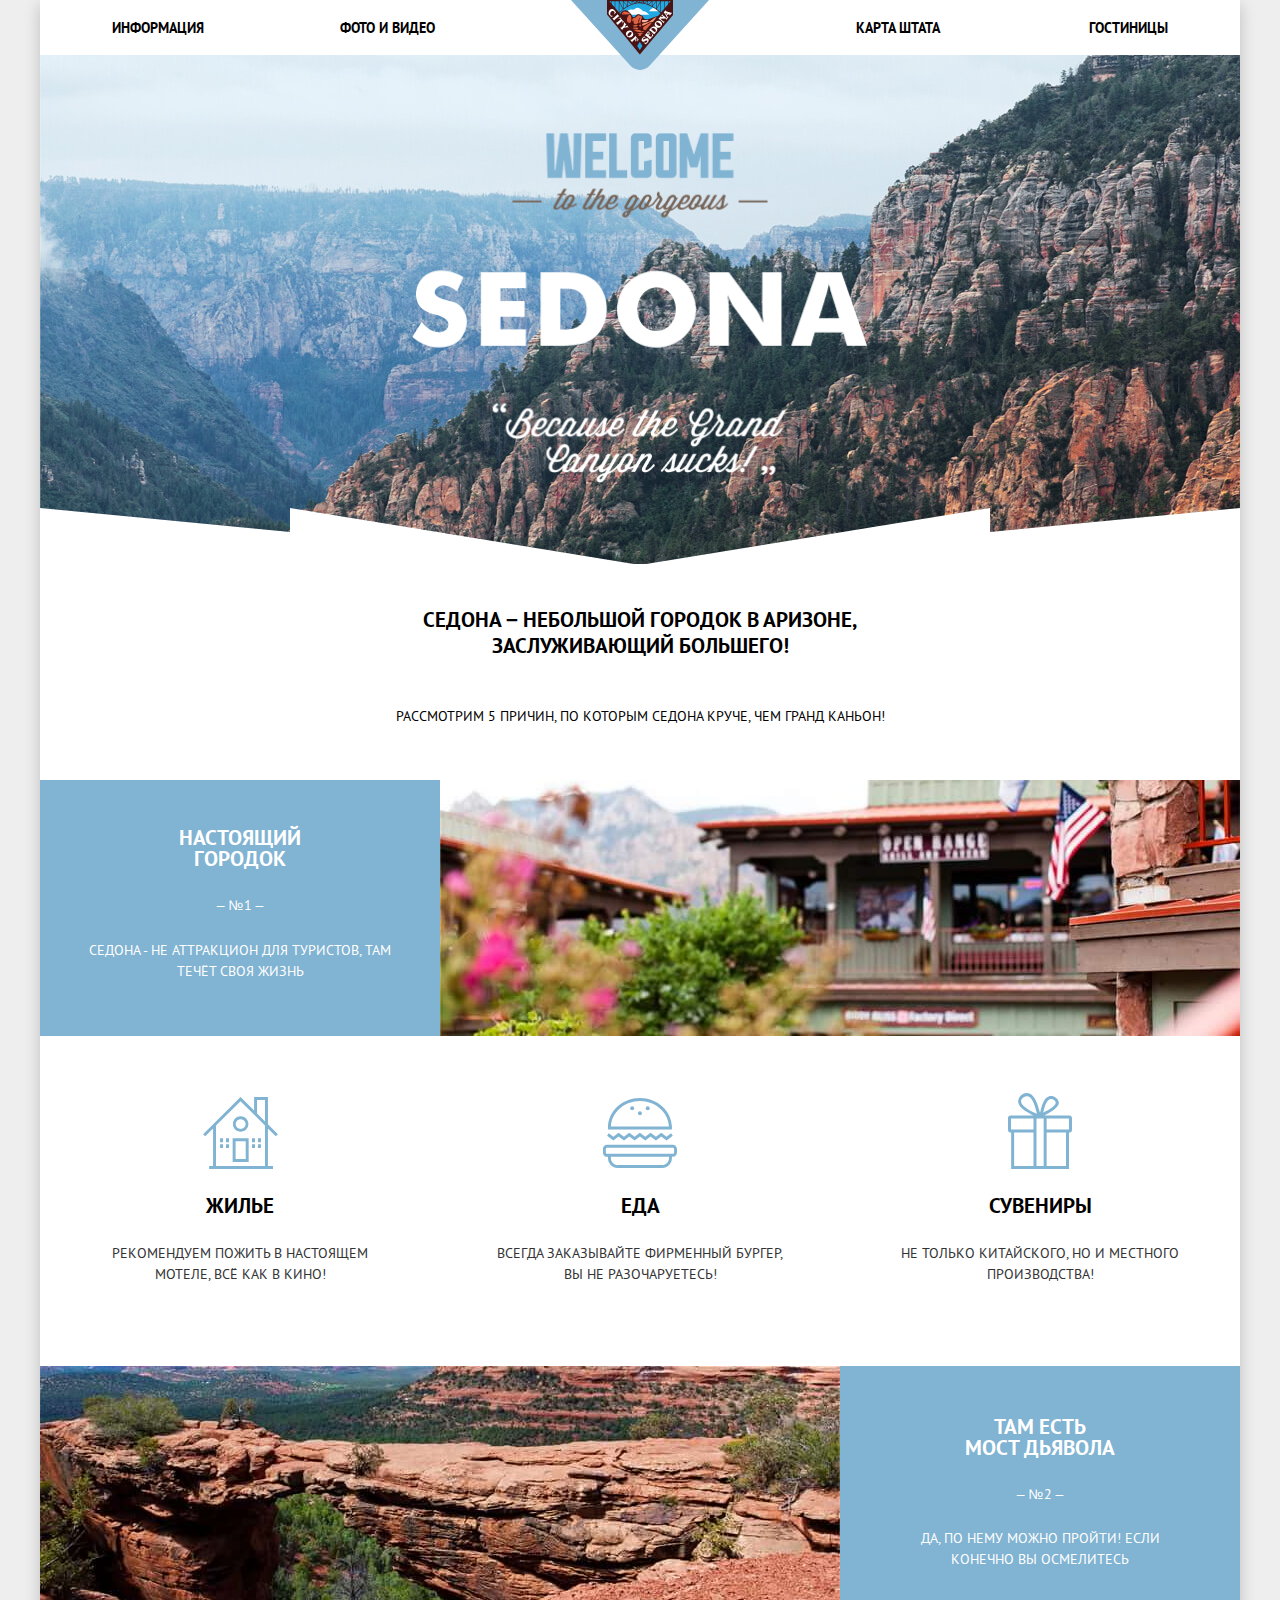
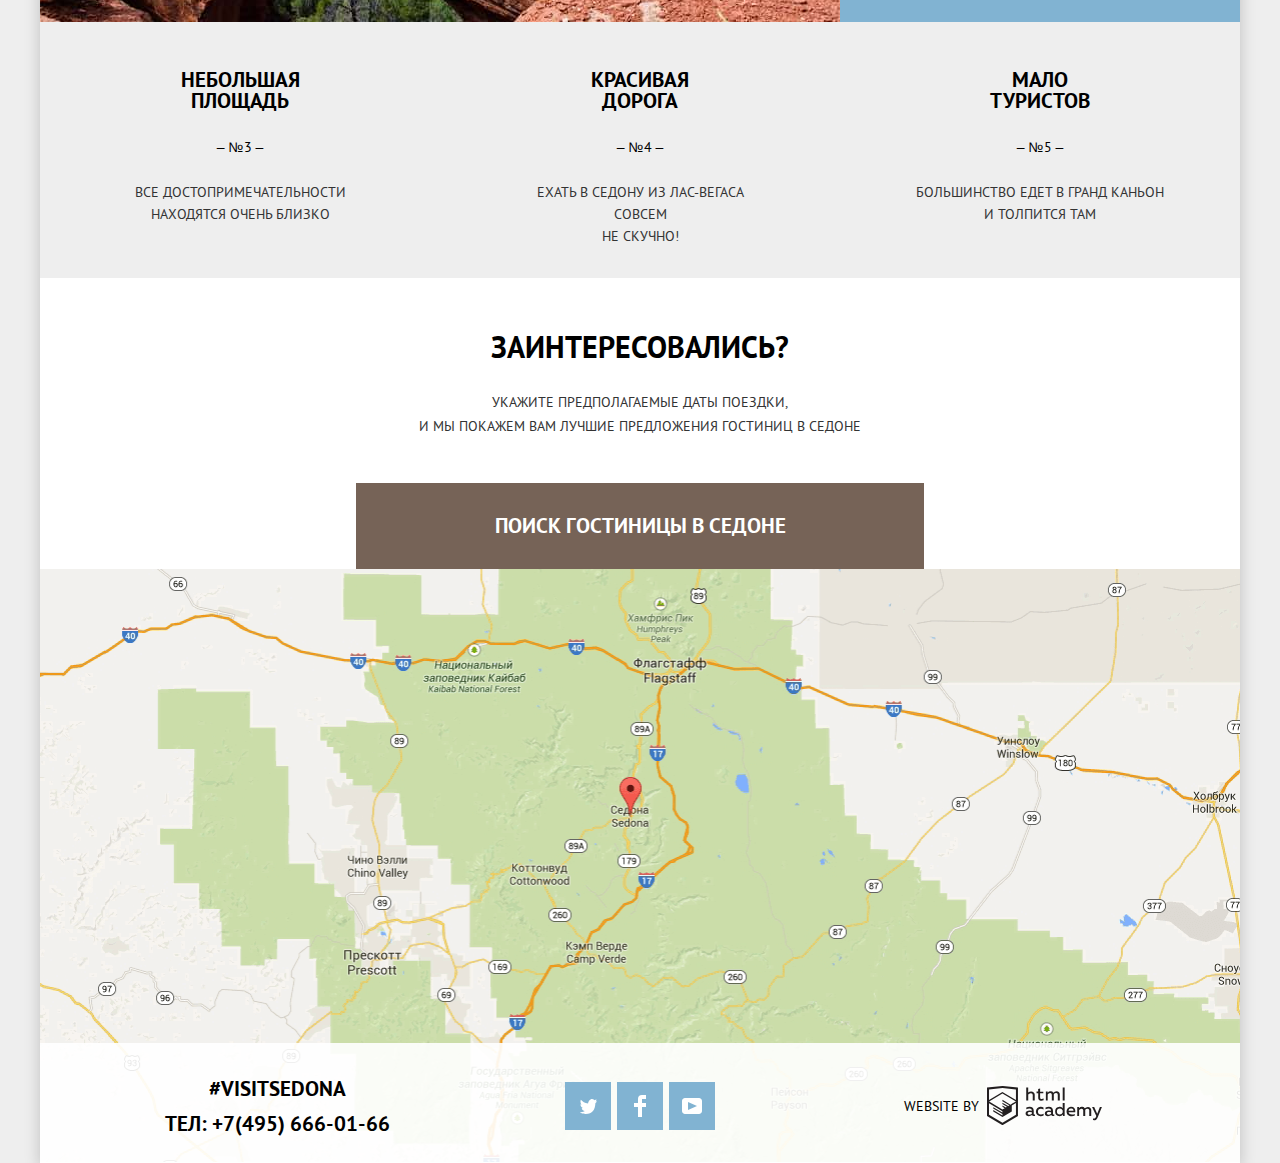
==== commit 76d9d097: "правки" ====
--- a/index.html
+++ b/index.html
@@ -94,14 +94,14 @@
             <form class="search-hotel-form">
               <div class="form-row">
                 <label class="desc arrival-date-lable" for="arrival_date">Дата заезда:</label>
-                <input class="hotel-input" name="arrival" type="text" id="arrival_date" placeholder="24 апреля 2017" required>
+                <input class="hotel-input hotel-input-control" name="arrival" type="text" id="arrival_date" placeholder="24 апреля 2017" required>
                 <button class="calendar" type="button">
                   <svg class="calendar-icon" xmlns="http://www.w3.org/2000/svg" width="21" height="23" viewBox="0 0 21 22"><path d="M19.251 2.025h-2.845V.648c0-.381-.294-.689-.656-.689-.363 0-.656.308-.656.689v1.377h-3.938V.648c0-.381-.294-.689-.655-.689-.363 0-.657.308-.657.689v1.377H5.906V.648c0-.381-.294-.689-.656-.689-.363 0-.657.308-.657.689v1.377H1.75C.784 2.025 0 2.847 0 3.862v16.302C0 21.179.784 22 1.75 22h17.501c.966 0 1.749-.821 1.749-1.836V3.862c0-1.015-.783-1.837-1.749-1.837zm.437 18.139a.448.448 0 0 1-.437.459H1.75a.45.45 0 0 1-.438-.459V3.862a.45.45 0 0 1 .438-.459h2.844v1.378c0 .381.294.689.657.689.362 0 .656-.308.656-.689V3.403h3.938v1.378c0 .381.294.689.657.689.361 0 .655-.308.655-.689V3.403h3.938v1.378c0 .381.293.689.656.689.362 0 .656-.308.656-.689V3.403h2.845c.241 0 .437.206.437.459v16.302z"/><path d="M4.594 8.225h2.625v2.066H4.594zM4.594 11.668h2.625v2.067H4.594zM4.594 15.112h2.625v2.066H4.594zM9.188 15.112h2.625v2.066H9.188zM9.188 11.668h2.625v2.067H9.188zM9.188 8.225h2.625v2.066H9.188zM13.781 15.112h2.625v2.066h-2.625zM13.781 11.668h2.625v2.067h-2.625zM13.781 8.225h2.625v2.066h-2.625z"/></svg>
                 </button>
               </div>
               <div class="form-row">
                 <label class="desc departure-date-lable" for="date_departure">Дата выезда:</label>
-                <input class="hotel-input" name="departure" type="text" id="date_departure" placeholder="4 июля 2017" required>
+                <input class="hotel-input hotel-input-control" name="departure" type="text" id="date_departure" placeholder="4 июля 2017" required>
                 <button class="calendar" type="button">
                   <svg class="calendar-icon" xmlns="http://www.w3.org/2000/svg" width="21" height="23" viewBox="0 0 21 22"><path d="M19.251 2.025h-2.845V.648c0-.381-.294-.689-.656-.689-.363 0-.656.308-.656.689v1.377h-3.938V.648c0-.381-.294-.689-.655-.689-.363 0-.657.308-.657.689v1.377H5.906V.648c0-.381-.294-.689-.656-.689-.363 0-.657.308-.657.689v1.377H1.75C.784 2.025 0 2.847 0 3.862v16.302C0 21.179.784 22 1.75 22h17.501c.966 0 1.749-.821 1.749-1.836V3.862c0-1.015-.783-1.837-1.749-1.837zm.437 18.139a.448.448 0 0 1-.437.459H1.75a.45.45 0 0 1-.438-.459V3.862a.45.45 0 0 1 .438-.459h2.844v1.378c0 .381.294.689.657.689.362 0 .656-.308.656-.689V3.403h3.938v1.378c0 .381.294.689.657.689.361 0 .655-.308.655-.689V3.403h3.938v1.378c0 .381.293.689.656.689.362 0 .656-.308.656-.689V3.403h2.845c.241 0 .437.206.437.459v16.302z"/><path d="M4.594 8.225h2.625v2.066H4.594zM4.594 11.668h2.625v2.067H4.594zM4.594 15.112h2.625v2.066H4.594zM9.188 15.112h2.625v2.066H9.188zM9.188 11.668h2.625v2.067H9.188zM9.188 8.225h2.625v2.066H9.188zM13.781 15.112h2.625v2.066h-2.625zM13.781 11.668h2.625v2.067h-2.625zM13.781 8.225h2.625v2.066h-2.625z"/></svg>
                 </button>
--- a/css/style-min.css
+++ b/css/style-min.css
@@ -1 +1 @@
-:root{--white:#fff;--special-white:rgba(255,255,255,0.3);--black:#000;--special-black:rgba(0,0,0,0.3);--light-black:#333;--blue:#81b3d2;--gray:#eee;--ligth-brown:#766357;--brown:#604e43;--dark-brown:#503e33;--date:#f2f2f2;--date-hover:#ebebeb;--icon-form:#a9a9a9;--find-hover:#669ec0;--find-button:#5496bd;--academy:#321f20;--academy-button:#bdbbbc;--fill:#d8d8d8;--checkbox-block:#6a6a6a;--shadow:#ababab;--icon-up:#cacaca;--rating:#666;--border-color-input:#e5e5e5}@font-face{font-family:"PT sans";font-style:normal;font-weight:400;src:url(../fonts/ptsans.woff2) format("woff2"),url(../fonts/ptsans.woff) format("woff")}@font-face{font-family:"PT sans";font-style:normal;font-weight:700;src:url(../fonts/ptsansbold.woff2) format("woff2"),url(../fonts/ptsansbold.woff) format("woff")}body{height:100%;min-width:1280px;margin:0;padding:0;font-family:"PT sans",Arial,sans-serif;font-size:14px;line-height:21px;font-weight:400;color:var(--black);position:relative;text-transform:uppercase;background-color:var(--gray)}a{text-decoration:none}img{max-width:100%;height:auto}*,::before,::after{box-sizing:border-box}.page{height:100%}.page-body{display:-ms-grid;display:grid;-ms-grid-rows:min-content 1fr min-content;grid-template-rows:min-content 1fr min-content;-ms-flex-line-pack:start;align-content:start;position:relative}.page-wrapper{height:100%;display:-ms-grid;display:grid;-ms-grid-rows:min-content 1fr min-content;grid-template-rows:min-content 1fr min-content;position:relative;-ms-flex-line-pack:start;align-content:start}.visually-hidden{position:absolute;clip:rect(0 0 0 0);width:1px;height:1px;margin:-1px}.wrapper{max-width:1200px;margin:0 auto;background-color:var(--white);box-shadow:0 5px 15px rgba(0,1,1,0.2)}.header{position:relative}.main-nav{background-color:var(--white)}.logo-sedona{position:absolute;left:50%;-webkit-transform:translate(-50%,0);transform:translate(-50%,0);width:138px;height:70px;-webkit-box-ordinal-group:2;-ms-flex-order:1;order:1}.logo-sedona:focus{outline:solid 1px #000}.main-nav-list{height:55px;margin:0;padding:0 72px;display:-webkit-box;display:-ms-flexbox;display:flex;-webkit-box-pack:justify;-ms-flex-pack:justify;justify-content:space-between;-webkit-box-align:center;-ms-flex-align:center;align-items:center;list-style:none}.main-nav-item{width:227px;text-align:left}.main-nav-link{padding:5px 0;line-height:26px;font-weight:700;color:var(--black)}.main-nav-item-foto{margin-right:72px}.main-nav-item-map{margin-left:72px}.main-nav-item-right{text-align:right}.main-nav-link:hover,.main-nav-link:focus{color:var(--blue);outline:none}.main-nav-link:active{color:var(--special-black)}.main-nav-link:not([href]){color:var(--ligth-brown);cursor:default}.link-foto{margin-right:125px}.link-map{margin-left:125px}.slogan{height:509px;background-image:url(../img/background_mountains.png),url(../img/mountains.jpg);background-position:center bottom -1px,center top;background-repeat:no-repeat;text-align:center}.welcome{padding-top:78px}.main{background-color:var(--white);text-align:center}.subject{margin:43px auto 44px;width:470px;font-size:21px;line-height:26px;text-align:center}.text{margin:0;padding-bottom:51px;font-size:14px;line-height:26px}.features-box{display:-webkit-box;display:-ms-flexbox;display:flex}.feature{font-size:14px;line-height:21px;min-width:400px;text-align:center;font-weight:400;color:var(--white);background-color:var(--blue)}.feature-grey{color:var(--black);background-color:var(--gray);min-height:256px}.feature-title{max-width:151px;margin:0 auto;padding-bottom:26px;font-size:21px;font-weight:700}.feature-title-control{padding-top:47px}.feature-subtitle-control{padding-top:50px}.feature-description{margin:0 auto;padding-bottom:24px;max-width:303px}.description-control{padding-bottom:23px}.feature-grey-description{margin:0 auto;padding-bottom:23px;max-width:301px;line-height:22px}.feature-description-control{max-width:259px;color:var(--light-black)}.advantage-list{list-style:none;margin:0 auto;padding:0;display:-webkit-box;display:-ms-flexbox;display:flex;text-align:center;min-height:330px;background-color:var(--white)}.advantage-item{min-width:400px;background-repeat:no-repeat}.advantage-item-house{background-image:url(../img/advantage1.svg);background-position:center 61px}.advantage-item-food{background-image:url(../img/advantage2.svg);background-position:center 62px}.advantage-item-souvenirs{background-image:url(../img/advantage3.svg);background-position:center 57px}.advantage-box-title{width:120px;margin:0 auto;font-size:21px;font-weight:700;padding-bottom:27px}.advantage-box-text{margin:0 auto;max-width:300px;color:var(--light-black)}.advantage-title{padding-top:159px}.advantage-title-control{padding-top:47px;padding-bottom:25px}.search-hotel-block{line-height:24px;text-align:center}.form-description{margin:0;font-size:14px;padding-bottom:45px;font-weight:400;color:var(--light-black);background-color:var(--white)}.subtitle{margin:0 auto;padding-top:57px;padding-bottom:31px;font-size:30px;font-weight:700;background-color:var(--white)}.search-hotel-content{position:relative;background-color:var(--white)}.search-hotel{position:relative;color:var(--white);width:568px;height:86px;margin:0 auto;font-size:21px;font-weight:700;line-height:26px;background-color:var(--ligth-brown);border:none;text-transform:uppercase}.search-hotel:hover,.search-hotel:focus{background-color:var(--brown);outline:none}.search-hotel:active{color:var(--special-white);background-color:var(--dark-brown)}.search-hotel-form{position:absolute;width:568px;left:50%;-webkit-transform:translate(-50%,0);transform:translate(-50%,0);padding:55px;background-color:var(--white);z-index:4}.hide-form{-webkit-animation:hide .6s;animation:hide .6s;visibility:hidden;-webkit-transition:visibility .6s;transition:visibility .6s}.show-form{-webkit-animation:show .6s;animation:show .6s;visibility:visible;-webkit-transition:visibility .6s;transition:visibility .6s}.arrival-date{margin-top:-1px}.desc{font-size:14px;font-weight:700;line-height:24px}.arrival-date-lable{margin-left:-1px;margin-right:20px}.departure-date-lable{margin-left:-1px;margin-right:17px}.desc-range{margin-left:56px;margin-right:29px}.label-people{margin-right:41px}.form-row .hotel-input{width:346px}.hotel-input{padding:0 0 0 13px;height:38px;line-height:26px;font-weight:700;text-transform:uppercase;background-color:var(--date);border:none}.hotel-input:hover{background-color:var(--date-hover)}.hotel-input:focus{background-color:var(--white);outline:2px solid var(--border-color-input)}.hotel-input::placeholder{text-transform:uppercase;line-height:26px;font-weight:700;color:var(--black)}.hotel-input::-webkit-input-placeholder{text-transform:uppercase;line-height:26px;font-weight:700;color:var(--black)}.hotel-input::-moz-placeholder{text-transform:uppercase;line-height:38px;font-weight:700;color:var(--black);padding-top:10px}.hotel-input:-ms-input-placeholder{text-transform:uppercase;line-height:26px;font-weight:700;color:var(--black)}.form-row .hotel-input::-webkit-input-placeholder{padding:6px 0}.form-row .hotel-input::-moz-placeholder{padding:6px 0}.form-row .hotel-input:-ms-input-placeholder{padding:6px 0}.form-row .hotel-input::placeholder{padding:6px 0}.form-row .hotel-input::-webkit-input-placeholder{padding:6px 0}.form-row .hotel-input::-moz-placeholder{padding:6px 0}.form-row .hotel-input:-ms-input-placeholder{padding:6px 0}.form-row .hotel-input::placeholder{padding:6px 0}.calendar{position:relative;height:38px;padding:0;color:var(--icon-form);border:none;cursor:pointer;background-color:var(--date)}.calendar-icon{position:absolute;right:8px;top:8px}.calendar:hover,.calendar:focus{color:var(--black);outline:none}.calendar:active{color:var(--blue)}.calendar path{fill:var(--icon-form)}.calendar:hover path,.calendar:focus path{fill:var(--black)}.calendar:active path{fill:var(--blue)}.search-hotel-button{height:38px;padding:0 12px;color:var(--icon-form);border:none;cursor:pointer;background-color:var(--date)}.search-hotel-button-minus{padding-bottom:4px}.search-hotel-button-plus{padding-top:3px}.search-hotel-button:hover,.search-hotel-button:focus{color:var(--black);outline:none}.search-hotel-button:active{color:var(--blue)}.search-hotel-button:hover rect,.search-hotel-button:focus rect{outline:none;fill:var(--black)}.search-hotel-button:active rect{fill:var(--blue);outline:none}.search-hotel-button:hover path,.search-hotel-button:focus path{outline:none;fill:var(--black)}.search-hotel-button:active path{fill:var(--blue);outline:none}.form-row + .form-row{margin-top:28px}.form-row{position:relative}.form-row .calendar{width:36px;top:0;right:1px;position:absolute;background-color:transparent;width:36px;top:0;right:1px;position:absolute;background-color:transparent}.people{display:-webkit-box;display:-ms-flexbox;display:flex;-webkit-box-pack:center;-ms-flex-pack:center;justify-content:center;-webkit-box-align:center;-ms-flex-align:center;align-items:center;margin:30px 0 55px}.people .hotel-input{width:39px}.submit{padding:0;width:458px;height:58px;font-size:21px;font-weight:700;text-transform:uppercase;line-height:26px;color:var(--white);background-color:var(--blue);border:none;text-align:center}.submit:hover,.submit:focus{background-color:var(--find-hover);outline:none}.submit:active{color:var(--special-white);background-color:var(--find-button);outline:none}.map-container{height:594px;position:relative}.map{position:relative;display:block;border:none;z-index:2}.image-map{position:absolute;top:0;left:0;z-index:1}.footer{padding:4px 138px 8px 125px;min-height:120px;min-width:1200px;display:-webkit-box;display:-ms-flexbox;display:flex;-webkit-box-pack:justify;-ms-flex-pack:justify;justify-content:space-between;background-color:rgba(255,255,255,0.9)}.index-footer{bottom:0;position:absolute;left:50%;-webkit-transform:translate(-50%,0);transform:translate(-50%,0);z-index:4;padding-top:6px}.contacts{text-align:center;max-width:300px}.contacts-content{margin-top:19px;font-size:21px;font-weight:700;line-height:26px}.index-footer .contacts-content{margin-top:16px}.contacts-phone{margin-top:9px;display:block;color:var(--black);text-decoration:none}.contacts-phone:hover,.contacts-phone:focus{color:var(--blue);outline:none}.social{margin-right:14px;-ms-flex-item-align:center;align-self:center}.social-list{display:-webkit-box;display:-ms-flexbox;display:flex;margin:0;padding:0;list-style:none;-webkit-box-align:center;-ms-flex-align:center;align-items:center}.social-list-item{margin:0 3px;background-color:var(--blue);background-position:center;background-repeat:no-repeat}.social-link{width:46px;height:48px;display:-webkit-box;display:-ms-flexbox;display:flex;-webkit-box-pack:center;-ms-flex-pack:center;justify-content:center;-webkit-box-align:center;-ms-flex-align:center;align-items:center}.social-link:active path{opacity:.3;-ms-filter:progid:DXImageTransform.Microsoft.Alpha(Opacity=30)}.social-link:active{background-color:var(--find-button)}.social-link:hover,.social-link:focus{background-color:var(--find-hover);outline:none}.authors{display:-webkit-box;display:-ms-flexbox;display:flex;-webkit-box-align:center;-ms-flex-align:center;align-items:center;-webkit-box-pack:end;-ms-flex-pack:end;justify-content:flex-end;margin:0;font-size:14px;line-height:26px;padding-top:1px}.authors-logo{width:115px;height:41px;margin-left:8px;display:inline-block;outline:none}.authors-logo-hover:hover path,.authors-logo-hover:focus path{fill:var(--blue)}.authors-logo-hover:active path{fill:var(--academy-button)}.filter{margin:27px 0 0;padding:0;border:none}.filter-hotel{font-size:14px;line-height:21px;padding:0 73px;font-weight:400;color:var(--white);display:-webkit-box;display:-ms-flexbox;display:flex;min-height:217px;background-image:url(../img/filter-background.png);background-position:center;background-repeat:no-repeat}.filter-title{margin:0;font-size:16px;font-weight:700}.filter-control{padding-right:118px}.legend{letter-spacing:-.1px;margin-bottom:25px}.legend-control{margin-left:1px;margin-bottom:11px;letter-spacing:-.1px}.price-controls{width:317px;height:36px;display:-webkit-box;display:-ms-flexbox;display:flex;margin-bottom:20px;padding-left:61px;-webkit-box-pack:center;-ms-flex-pack:center;justify-content:center;-webkit-box-align:center;-ms-flex-align:center;align-items:center;border:2px solid var(--white);border-radius:2px}.input-price{width:37px;padding:0;margin-right:35px}.min-price{padding-bottom:2px;border-right:solid 2px var(--white)}.max-price{padding-left:53px;padding-bottom:2px;padding-right:2px}.filter-range{display:-webkit-box;display:-ms-flexbox;display:flex;-webkit-box-orient:vertical;-webkit-box-direction:normal;-ms-flex-direction:column;flex-direction:column;margin-left:auto}.range-controls{position:relative}.scale{padding-left:1px;width:100%;height:2px;background-color:rgba(255,255,255,0.3)}.bar{width:261px;height:2px;background-color:var(--white);opacity:1;-ms-filter:progid:DXImageTransform.Microsoft.Alpha(Opacity=100)}.toggle{box-sizing:content-box;position:absolute;left:1px;top:-9px;width:4px;height:4px;padding:0;border:8px solid var(--white);background-color:var(--shadow);border-radius:50%;box-shadow:0 2px 1px 0 var(--shadow);cursor:pointer}.toggle:hover,.toggle:focus{width:5px;height:5px;border:9px solid var(--white);outline:none}.toggle-max{left:253px}.input-price{color:var(--white);background-color:transparent;border:none}.cost{padding-top:11px;padding-bottom:11px}.type-hotel-submit{margin-left:85px;width:137px;padding:5px 0 6px 3px}.type-hotel-item{padding-left:20px;padding-bottom:25px}.type-hotel-list{margin:0 0 0 19px;padding:0;list-style:none}.filter-type-hotel-list{margin:0 0 0 23px;padding:0;list-style:none}.type-hotel-input:checked + label:before{content:"";position:absolute;left:-41px;width:27px;height:23px;background-image:url(../img/checkbox-on.svg)}.type-hotel-input:focus + label:before{outline:2px solid var(--black)}.type-hotel-input:disabled + label:before{background-image:url(../img/checkbox-off.svg)}.type-hotel-input-checked:disabled + label:before{background-image:url(../img/checkbox-on-disabled.svg)}.label{cursor:pointer;position:relative}.label:before{content:"";position:absolute;left:-40px;width:23px;height:23px;background-image:url(../img/checkbox.svg)}.type-hotel-submit{margin-top:33px;font-size:14px;font-weight:400;line-height:21px;text-transform:uppercase;color:var(--white);border:2px solid var(--white);background-color:transparent}.type-hotel-submit:hover,.type-hotel-submit:focus{color:var(--black);background-color:var(--white);border:none;outline:none;height:36px}.results-search{font-size:12px;line-height:18px;min-height:86px;display:-webkit-box;display:-ms-flexbox;display:flex;-webkit-box-align:center;-ms-flex-align:center;align-items:center;background-color:var(--white)}.results-search-title{margin:0;font-size:21px;font-weight:700;line-height:26px;padding-left:73px;padding-right:47px}.sort{padding-bottom:4px;padding-right:40px}.sort-link{color:var(--special-black);border-bottom:1px dotted var(--blue)}.sort-link:not([href]){color:var(--blue);cursor:default;border:none}.sort-link:hover,.sort-link:focus{color:var(--blue);outline:none}.sort-link:active{color:var(--black);border:none}.price{margin-bottom:3px;margin-right:33px}.type{margin-right:33px;margin-bottom:5px}.sort-link-rating{margin-bottom:4px}.results-filter:focus{outline:none}.results-filter:focus path{fill:var(--black);outline:none}.results-filter:not([href]){color:var(--blue);cursor:default}.results-filter:not([href]):hover path{cursor:default;fill:var(--blue)}.results-filter-hover{margin-top:10px}.results-filter-hover:hover path,.results-filter-hover:focus path{fill:var(--black)}.results-filter-hover:active path{fill:var(--blue)}.results-filter-control{margin-left:auto;padding-right:73px}.results-control-ascending{margin-right:8px}.cards-hotel{margin-bottom:2px;padding:0 71px 0 73px;font-size:14px;line-height:21px;min-height:150px;display:-webkit-box;display:-ms-flexbox;display:flex;-webkit-box-pack:start;-ms-flex-pack:start;justify-content:flex-start;-webkit-box-align:start;-ms-flex-align:start;align-items:start;background-color:var(--white);border-top:1px solid var(--border-color-input)}.cards-hotel-border{border-bottom:1px solid var(--border-color-input)}.image{-ms-flex-item-align:center;align-self:center;margin-top:1px;width:135px;height:90px}.picture{-ms-flex-item-align:center;align-self:center;margin-top:-1px;width:135px;height:90px}.caption{font-size:21px;font-weight:700;line-height:26px;margin:0 0 7px;cursor:pointer}.caption:hover{color:var(--blue)}.caption:active{color:var(--special-black)}.cards-text{letter-spacing:0;margin:0}.cards-text-range{margin-left:35px}.hotel-text{margin-top:24px;padding-left:30px;display:-webkit-box;display:-ms-flexbox;display:flex;-webkit-box-orient:vertical;-webkit-box-direction:normal;-ms-flex-direction:column;flex-direction:column}.hotel-text-control{letter-spacing:-.2px;margin-top:23px;padding-left:29px;display:-webkit-box;display:-ms-flexbox;display:flex;-webkit-box-orient:vertical;-webkit-box-direction:normal;-ms-flex-direction:column;flex-direction:column}.cards-text-control{margin-left:auto;padding-top:29px;display:-webkit-box;display:-ms-flexbox;display:flex;-webkit-box-orient:vertical;-webkit-box-direction:normal;-ms-flex-direction:column;flex-direction:column}.text-range{margin-left:18px}.hotel-text-links{margin-top:18px}.hotel-text-range{margin-left:60px}.more{padding:4px 17px 5px;color:var(--white);text-align:center;background-color:var(--blue)}.more-control{margin-right:2px;letter-spacing:-.1px}.more:hover,.more:focus{background-color:var(--find-hover);outline:none}.more:active{color:var(--special-white);background-color:var(--find-button)}.reserve-link{padding:4px 17px 5px;color:var(--white);text-align:center;background-color:var(--ligth-brown)}.reserve-link-control{padding:4px 18px 4px 17px;letter-spacing:.1px}.reserve-link:hover,.reserve-link:focus{background-color:var(--brown);outline:none}.reserve-link:active{color:var(--special-white);background-color:var(--dark-brown)}.star{-ms-flex-item-align:end;align-self:flex-end}.rating{padding:3px 12px 2px 15px;margin:47px 2px 0 0;color:var(--rating);background-color:var(--date)}.rating-range{padding:4px 12px 2px 15px}@-webkit-keyframes hide{0%{-webkit-transform:translate(-50%,0);transform:translate(-50%,0);clip:rect(0,568px,395px,0)}100%{-webkit-transform:translate(-50%,-395px);transform:translate(-50%,-395px);clip:rect(395px,568px,395px,0)}}@keyframes hide{0%{-webkit-transform:translate(-50%,0);transform:translate(-50%,0);clip:rect(0,568px,395px,0)}100%{-webkit-transform:translate(-50%,-395px);transform:translate(-50%,-395px);clip:rect(395px,568px,395px,0)}}@-webkit-keyframes show{0%{-webkit-transform:translate(-50%,-395px);transform:translate(-50%,-395px);clip:rect(395px,568px,395px,0)}100%{-webkit-transform:translate(-50%,0);transform:translate(-50%,0);clip:rect(0,568px,395px,0)}}@keyframes show{0%{-webkit-transform:translate(-50%,-395px);transform:translate(-50%,-395px);clip:rect(395px,568px,395px,0)}100%{-webkit-transform:translate(-50%,0);transform:translate(-50%,0);clip:rect(0,568px,395px,0)}}
+:root{--white:#fff;--special-white:rgba(255,255,255,0.3);--black:#000;--special-black:rgba(0,0,0,0.3);--light-black:#333;--blue:#81b3d2;--gray:#eee;--ligth-brown:#766357;--brown:#604e43;--dark-brown:#503e33;--date:#f2f2f2;--date-hover:#ebebeb;--icon-form:#a9a9a9;--find-hover:#669ec0;--find-button:#5496bd;--academy:#321f20;--academy-button:#bdbbbc;--fill:#d8d8d8;--checkbox-block:#6a6a6a;--shadow:#ababab;--icon-up:#cacaca;--rating:#666;--border-color-input:#e5e5e5}@font-face{font-family:"PT sans";font-style:normal;font-weight:400;src:url(../fonts/ptsans.woff2) format("woff2"),url(../fonts/ptsans.woff) format("woff")}@font-face{font-family:"PT sans";font-style:normal;font-weight:700;src:url(../fonts/ptsansbold.woff2) format("woff2"),url(../fonts/ptsansbold.woff) format("woff")}body{height:100%;min-width:1280px;margin:0;padding:0;font-family:"PT sans",Arial,sans-serif;font-size:14px;line-height:21px;font-weight:400;color:var(--black);position:relative;text-transform:uppercase;background-color:var(--gray)}a{text-decoration:none}img{max-width:100%;height:auto}*,::before,::after{box-sizing:border-box}.page{height:100%}.page-body{display:-ms-grid;display:grid;-ms-grid-rows:min-content 1fr min-content;grid-template-rows:min-content 1fr min-content;-ms-flex-line-pack:start;align-content:start;position:relative}.page-wrapper{height:100%;display:-ms-grid;display:grid;-ms-grid-rows:min-content 1fr min-content;grid-template-rows:min-content 1fr min-content;position:relative;-ms-flex-line-pack:start;align-content:start}.visually-hidden{position:absolute;clip:rect(0 0 0 0);width:1px;height:1px;margin:-1px}.wrapper{max-width:1200px;margin:0 auto;background-color:var(--white);box-shadow:0 5px 15px rgba(0,1,1,0.2)}.header{position:relative}.main-nav{background-color:var(--white)}.logo-sedona{position:absolute;left:50%;-webkit-transform:translate(-50%,0);transform:translate(-50%,0);width:138px;height:70px;-webkit-box-ordinal-group:2;-ms-flex-order:1;order:1}.logo-sedona:focus{outline:solid 1px #000}.main-nav-list{height:55px;margin:0;padding:0 72px;display:-webkit-box;display:-ms-flexbox;display:flex;flex-wrap:wrap;-webkit-box-pack:justify;-ms-flex-pack:justify;justify-content:space-between;-webkit-box-align:center;-ms-flex-align:center;align-items:center;list-style:none}.main-nav-item{width:227px;text-align:left}.main-nav-link{padding:5px 0;line-height:26px;font-weight:700;color:var(--black)}.main-nav-item-foto{margin-right:72px}.main-nav-item-map{margin-left:72px}.main-nav-item-right{text-align:right}.main-nav-link:hover,.main-nav-link:focus{color:var(--blue);outline:none}.main-nav-link:active{color:var(--special-black)}.main-nav-link:not([href]){color:var(--ligth-brown);cursor:default}.link-foto{margin-right:125px}.link-map{margin-left:125px}.slogan{height:509px;background-image:url(../img/background_mountains.png),url(../img/mountains.jpg);background-position:center bottom -1px,center top;background-repeat:no-repeat;text-align:center}.welcome{padding-top:78px}.main{background-color:var(--white);text-align:center}.subject{margin:43px auto 44px;width:470px;font-size:21px;line-height:26px;text-align:center}.text{margin:0;padding-bottom:51px;font-size:14px;line-height:26px}.features-box{display:-webkit-box;display:-ms-flexbox;display:flex;flex-wrap:wrap}.feature{font-size:14px;line-height:21px;min-width:400px;text-align:center;font-weight:400;color:var(--white);background-color:var(--blue)}.feature-grey{color:var(--black);background-color:var(--gray);min-height:256px}.feature-title{max-width:151px;margin:0 auto;padding-bottom:26px;font-size:21px;font-weight:700}.feature-title-control{padding-top:47px}.feature-subtitle-control{padding-top:50px}.feature-description{margin:0 auto;padding-bottom:24px;max-width:303px}.description-control{padding-bottom:23px}.feature-grey-description{margin:0 auto;padding-bottom:23px;max-width:301px;line-height:22px}.feature-description-control{max-width:259px;color:var(--light-black)}.advantage-list{list-style:none;margin:0 auto;padding:0;display:-webkit-box;display:-ms-flexbox;display:flex;flex-wrap:wrap;text-align:center;min-height:330px;background-color:var(--white)}.advantage-item{min-width:400px;background-repeat:no-repeat}.advantage-item-house{background-image:url(../img/advantage1.svg);background-position:center 61px}.advantage-item-food{background-image:url(../img/advantage2.svg);background-position:center 62px}.advantage-item-souvenirs{background-image:url(../img/advantage3.svg);background-position:center 57px}.advantage-box-title{width:120px;margin:0 auto;font-size:21px;font-weight:700;padding-bottom:27px}.advantage-box-text{margin:0 auto;max-width:300px;color:var(--light-black)}.advantage-title{padding-top:159px}.advantage-title-control{padding-top:47px;padding-bottom:25px}.search-hotel-block{line-height:24px;text-align:center}.form-description{margin:0;font-size:14px;padding-bottom:45px;font-weight:400;color:var(--light-black);background-color:var(--white)}.subtitle{margin:0 auto;padding-top:57px;padding-bottom:31px;font-size:30px;font-weight:700;background-color:var(--white)}.search-hotel-content{position:relative;background-color:var(--white)}.search-hotel{position:relative;color:var(--white);width:568px;min-height:86px;margin:0 auto;font-size:21px;font-weight:700;line-height:26px;background-color:var(--ligth-brown);border:none;text-transform:uppercase}.search-hotel:hover,.search-hotel:focus{background-color:var(--brown);outline:none}.search-hotel:active{color:var(--special-white);background-color:var(--dark-brown)}.search-hotel-form{position:absolute;width:568px;max-height:395px;overflow:auto;left:50%;-webkit-transform:translate(-50%,0);transform:translate(-50%,0);padding:55px;background-color:var(--white);z-index:4}.hide-form{-webkit-animation:hide .6s;animation:hide .6s;visibility:hidden;-webkit-transition:visibility .6s;transition:visibility .6s}.show-form{-webkit-animation:show .6s;animation:show .6s;visibility:visible;-webkit-transition:visibility .6s;transition:visibility .6s}.arrival-date{margin-top:-1px}.desc{width:96px;font-size:14px;font-weight:700;line-height:24px}.arrival-date-lable{margin-left:-4px;margin-right:20px}.departure-date-lable{margin-left:-2px;margin-right:17px}.desc-range{margin-left:56px;margin-right:29px}.label-people{margin-right:41px}.form-row .hotel-input{width:346px}.hotel-input{padding:0 0 0 13px;height:38px;line-height:26px;font-weight:700;text-transform:uppercase;background-color:var(--date);border:none}.hotel-input-control{padding-right:32px}.hotel-input:hover{background-color:var(--date-hover)}.hotel-input:focus{background-color:var(--white);outline:2px solid var(--border-color-input)}.hotel-input::placeholder{text-transform:uppercase;line-height:26px;font-weight:700;color:var(--black)}.hotel-input::-webkit-input-placeholder{text-transform:uppercase;line-height:26px;font-weight:700;color:var(--black)}.hotel-input::-moz-placeholder{text-transform:uppercase;line-height:38px;font-weight:700;color:var(--black);padding-top:10px}.hotel-input:-ms-input-placeholder{text-transform:uppercase;line-height:26px;font-weight:700;color:var(--black)}.form-row .hotel-input::-webkit-input-placeholder{padding:6px 0}.form-row .hotel-input::-moz-placeholder{padding:6px 0}.form-row .hotel-input:-ms-input-placeholder{padding:6px 0}.form-row .hotel-input::placeholder{padding:6px 0}.form-row .hotel-input::-webkit-input-placeholder{padding:6px 0}.form-row .hotel-input::-moz-placeholder{padding:6px 0}.form-row .hotel-input:-ms-input-placeholder{padding:6px 0}.form-row .hotel-input::placeholder{padding:6px 0}.calendar{position:relative;height:38px;padding:0;color:var(--icon-form);border:none;cursor:pointer;background-color:var(--date)}.calendar-icon{position:absolute;right:8px;top:8px}.calendar:hover,.calendar:focus{color:var(--black);outline:none}.calendar:active{color:var(--blue)}.calendar path{fill:var(--icon-form)}.calendar:hover path,.calendar:focus path{fill:var(--black)}.calendar:active path{fill:var(--blue)}.search-hotel-button{height:38px;padding:0 12px;color:var(--icon-form);border:none;cursor:pointer;background-color:var(--date)}.search-hotel-button-minus{padding-bottom:4px}.search-hotel-button-plus{padding-top:3px}.search-hotel-button:hover,.search-hotel-button:focus{color:var(--black);outline:none}.search-hotel-button:active{color:var(--blue)}.search-hotel-button:hover rect,.search-hotel-button:focus rect{outline:none;fill:var(--black)}.search-hotel-button:active rect{fill:var(--blue);outline:none}.search-hotel-button:hover path,.search-hotel-button:focus path{outline:none;fill:var(--black)}.search-hotel-button:active path{fill:var(--blue);outline:none}.form-row + .form-row{margin-top:28px}.form-row{display:flex;align-items:baseline;justify-content:space-between;position:relative}.form-row .calendar{width:36px;top:0;right:1px;position:absolute;background-color:transparent;width:36px;top:0;right:1px;position:absolute;background-color:transparent}.people{display:-webkit-box;display:-ms-flexbox;display:flex;-webkit-box-pack:center;-ms-flex-pack:center;justify-content:center;-webkit-box-align:center;-ms-flex-align:center;align-items:center;margin:30px 0 55px}.people .hotel-input{width:39px}.submit{padding:0;width:458px;min-height:58px;font-size:21px;font-weight:700;text-transform:uppercase;line-height:26px;color:var(--white);background-color:var(--blue);border:none;text-align:center}.submit:hover,.submit:focus{background-color:var(--find-hover);outline:none}.submit:active{color:var(--special-white);background-color:var(--find-button);outline:none}.map-container{height:594px;position:relative}.map{position:relative;display:block;border:none;z-index:2}.image-map{position:absolute;top:0;left:0;z-index:1}.footer{padding:0 138px 0 125px;min-height:120px;min-width:1200px;display:-webkit-box;display:-ms-flexbox;display:flex;-webkit-box-pack:justify;-ms-flex-pack:justify;align-items:center;justify-content:space-between;background-color:rgba(255,255,255,0.9)}.index-footer{bottom:0;position:absolute;left:50%;-webkit-transform:translate(-50%,0);transform:translate(-50%,0);z-index:4;padding-top:6px}.contacts{text-align:center;max-width:300px}.contacts-content{font-size:21px;font-weight:700;line-height:26px;margin:0}.index-footer .contacts-content{margin-top:16px}.contacts-phone{margin-top:9px;margin-bottom:16px;display:block;color:var(--black);text-decoration:none}.contacts-phone:hover,.contacts-phone:focus{color:var(--blue);outline:none}.social{margin-right:14px;-ms-flex-item-align:center;align-self:center}.social-list{display:-webkit-box;display:-ms-flexbox;display:flex;margin:0;padding:0;list-style:none;-webkit-box-align:center;-ms-flex-align:center;align-items:center;flex-wrap:wrap}.social-list-item{margin:0 3px;background-color:var(--blue);background-position:center;background-repeat:no-repeat}.social-link{width:46px;height:48px;display:-webkit-box;display:-ms-flexbox;display:flex;-webkit-box-pack:center;-ms-flex-pack:center;justify-content:center;-webkit-box-align:center;-ms-flex-align:center;align-items:center}.social-link:active path{opacity:.3;-ms-filter:progid:DXImageTransform.Microsoft.Alpha(Opacity=30)}.social-link:active{background-color:var(--find-button)}.social-link:hover,.social-link:focus{background-color:var(--find-hover);outline:none}.authors{display:-webkit-box;display:-ms-flexbox;display:flex;-webkit-box-align:center;-ms-flex-align:center;align-items:center;-webkit-box-pack:end;-ms-flex-pack:end;justify-content:flex-end;margin:0;font-size:14px;line-height:26px}.authors-logo{width:115px;height:41px;margin-left:8px;display:inline-block;outline:none}.authors-logo-hover:hover path,.authors-logo-hover:focus path{fill:var(--blue)}.authors-logo-hover:active path{fill:var(--academy-button)}.filter{margin:27px 0 0;padding:0;border:none}.filter-hotel{font-size:14px;line-height:21px;padding:0 73px;font-weight:400;color:var(--white);display:-webkit-box;display:-ms-flexbox;display:flex;min-height:217px;background-image:url(../img/filter-background.png);background-position:center;background-repeat:no-repeat;background-color:var(--blue)}.filter-title{margin:0;font-size:16px;font-weight:700}.filter-control{padding-right:117px}.legend{letter-spacing:-.1px;margin-bottom:25px}.legend-control{margin-left:1px;margin-bottom:11px;letter-spacing:-.1px}.price-controls{width:317px;height:36px;display:-webkit-box;display:-ms-flexbox;display:flex;margin-bottom:20px;padding-left:61px;-webkit-box-pack:center;-ms-flex-pack:center;justify-content:center;-webkit-box-align:center;-ms-flex-align:center;align-items:center;border:2px solid var(--white);border-radius:2px}.input-price{width:37px;padding:0;margin-right:35px}.min-price{padding-bottom:2px;border-right:solid 2px var(--white)}.max-price{padding-left:52px;padding-bottom:2px;padding-right:2px}.filter-range{display:-webkit-box;display:-ms-flexbox;display:flex;-webkit-box-orient:vertical;-webkit-box-direction:normal;-ms-flex-direction:column;flex-direction:column;margin-left:auto}.range-controls{position:relative}.scale{padding-left:1px;width:100%;height:2px;background-color:rgba(255,255,255,0.3)}.bar{width:261px;height:2px;background-color:var(--white);opacity:1;-ms-filter:progid:DXImageTransform.Microsoft.Alpha(Opacity=100)}.toggle{box-sizing:content-box;position:absolute;left:1px;top:-9px;width:4px;height:4px;padding:0;border:8px solid var(--white);background-color:var(--shadow);border-radius:50%;box-shadow:0 2px 1px 0 var(--shadow);cursor:pointer}.toggle:hover,.toggle:focus{width:5px;height:5px;border:9px solid var(--white);outline:none}.toggle-max{left:253px}.input-price{color:var(--white);background-color:transparent;border:none}.cost{padding-top:11px;padding-bottom:11px}.type-hotel-submit{margin-left:85px;width:137px;padding:5px 0 6px 3px}.type-hotel-item{padding-left:20px;padding-bottom:25px}.type-hotel-list{margin:0 0 0 19px;padding:0;list-style:none}.filter-type-hotel-list{margin:0 0 0 23px;padding:0;list-style:none}.type-hotel-input:checked + label:before{content:"";position:absolute;left:-41px;width:27px;height:23px;background-image:url(../img/checkbox-on.svg)}.type-hotel-input:focus + label:before{outline:2px solid var(--black)}.type-hotel-input:disabled + label:before{background-image:url(../img/checkbox-off.svg)}.type-hotel-input:checked:disabled + label:before{background-image:url(../img/checkbox-on-disabled.svg)}.label{cursor:pointer;position:relative}.label:before{content:"";position:absolute;left:-40px;width:23px;height:23px;background-image:url(../img/checkbox.svg)}.type-hotel-submit{margin-top:33px;font-size:14px;font-weight:400;line-height:21px;text-transform:uppercase;color:var(--white);border:2px solid var(--white);background-color:transparent}.type-hotel-submit:hover,.type-hotel-submit:focus{color:var(--black);background-color:var(--white);border:none;outline:none;height:36px}.results-search{font-size:12px;line-height:18px;min-height:86px;display:-webkit-box;display:-ms-flexbox;display:flex;-webkit-box-align:center;-ms-flex-align:center;align-items:center;flex-wrap:wrap;background-color:var(--white)}.results-search-title{margin:0;font-size:21px;font-weight:700;line-height:26px;padding-left:73px;padding-right:47px;max-width:260px}.sort{padding-bottom:4px;padding-right:40px}.sort-link{color:var(--special-black);border-bottom:1px dotted var(--blue)}.sort-link:not([href]){color:var(--blue);cursor:default;border:none}.sort-link:hover,.sort-link:focus{color:var(--blue);outline:none}.sort-link:active{color:var(--black);border:none}.price{margin-bottom:3px;margin-right:33px}.type{margin-right:33px;margin-bottom:5px}.sort-link-rating{margin-bottom:4px}.results-filter:focus{outline:none}.results-filter:focus path{fill:var(--black);outline:none}.results-filter:not([href]){color:var(--blue);cursor:default}.results-filter:not([href]):hover path{cursor:default;fill:var(--blue)}.results-filter-hover{margin-top:10px}.results-filter-hover:hover path,.results-filter-hover:focus path{fill:var(--black)}.results-filter-hover:active path{fill:var(--blue)}.results-filter-control{margin-left:auto;padding-right:73px}.results-control-ascending{margin-right:8px}.cards-hotel{margin-top:1px;padding:0 71px 0 73px;font-size:14px;line-height:21px;min-height:150px;display:-webkit-box;display:-ms-flexbox;display:flex;-webkit-box-pack:start;-ms-flex-pack:start;justify-content:flex-start;-webkit-box-align:start;-ms-flex-align:start;align-items:start;background-color:var(--white);border-top:1px solid var(--border-color-input)}.cards-hotel-border{box-sizing:content-box;border-bottom:1px solid var(--border-color-input)}.image{-ms-flex-item-align:center;align-self:center;margin-top:1px;width:135px;height:90px}.picture{-ms-flex-item-align:center;align-self:center;margin-top:-1px;width:135px;height:90px}.caption{font-size:21px;font-weight:700;line-height:26px;margin:0 0 7px;color:var(--black)}.caption:hover{color:var(--blue)}.caption:active{color:var(--special-black)}.cards-text{letter-spacing:0;margin:0}.cards-text-range{margin-left:35px}.hotel-text{margin-top:24px;padding-left:29px;display:-webkit-box;display:-ms-flexbox;display:flex;-webkit-box-orient:vertical;-webkit-box-direction:normal;-ms-flex-direction:column;flex-direction:column}.hotel-text-control{letter-spacing:-.2px;margin-top:24px;padding-left:29px;display:-webkit-box;display:-ms-flexbox;display:flex;-webkit-box-orient:vertical;-webkit-box-direction:normal;-ms-flex-direction:column;flex-direction:column}.cards-text-control{margin-left:auto;padding-top:29px;display:-webkit-box;display:-ms-flexbox;display:flex;-webkit-box-orient:vertical;-webkit-box-direction:normal;-ms-flex-direction:column;flex-direction:column}.text-range{margin-left:18px}.hotel-text-links{margin-top:18px}.hotel-text-range{margin-left:60px}.more{padding:4px 17px 5px;color:var(--white);text-align:center;background-color:var(--blue)}.more-control{margin-right:2px;letter-spacing:-.1px}.more:hover,.more:focus{background-color:var(--find-hover);outline:none}.more:active{color:var(--special-white);background-color:var(--find-button)}.reserve-link{padding:4px 18px 5px;color:var(--white);text-align:center;background-color:var(--ligth-brown)}.reserve-link-control{padding:3px 19px 6px 17px;letter-spacing:-.1px}.reserve-link:hover,.reserve-link:focus{background-color:var(--brown);outline:none}.reserve-link:active{color:var(--special-white);background-color:var(--dark-brown)}.star{-ms-flex-item-align:end;align-self:flex-end}.rating{padding:3px 12px 2px 15px;margin:47px 2px 0 0;color:var(--rating);background-color:var(--date)}.rating-range{padding:4px 12px 2px 15px}@-webkit-keyframes hide{0%{-webkit-transform:translate(-50%,0);transform:translate(-50%,0);clip:rect(0,568px,395px,0)}100%{-webkit-transform:translate(-50%,-395px);transform:translate(-50%,-395px);clip:rect(395px,568px,395px,0)}}@keyframes hide{0%{-webkit-transform:translate(-50%,0);transform:translate(-50%,0);clip:rect(0,568px,395px,0)}100%{-webkit-transform:translate(-50%,-395px);transform:translate(-50%,-395px);clip:rect(395px,568px,395px,0)}}@-webkit-keyframes show{0%{-webkit-transform:translate(-50%,-395px);transform:translate(-50%,-395px);clip:rect(395px,568px,395px,0)}100%{-webkit-transform:translate(-50%,0);transform:translate(-50%,0);clip:rect(0,568px,395px,0)}}@keyframes show{0%{-webkit-transform:translate(-50%,-395px);transform:translate(-50%,-395px);clip:rect(395px,568px,395px,0)}100%{-webkit-transform:translate(-50%,0);transform:translate(-50%,0);clip:rect(0,568px,395px,0)}}
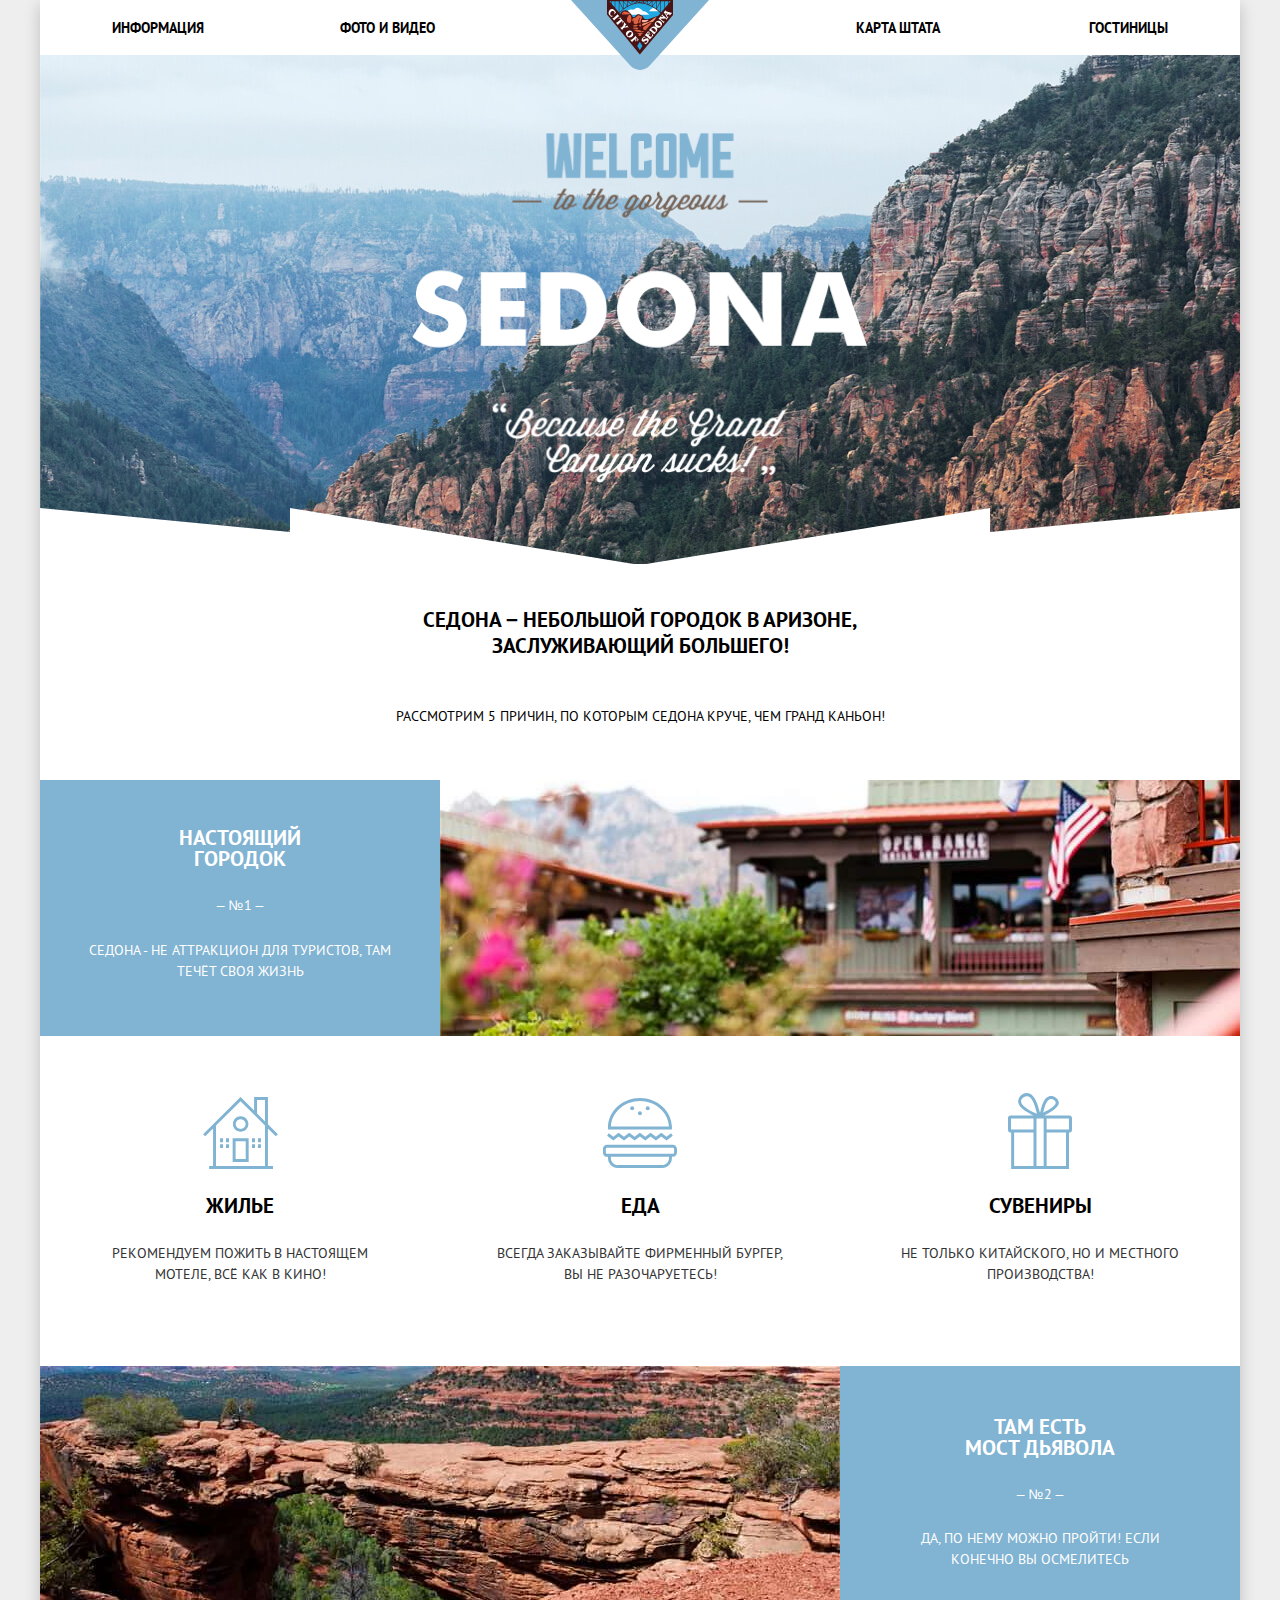
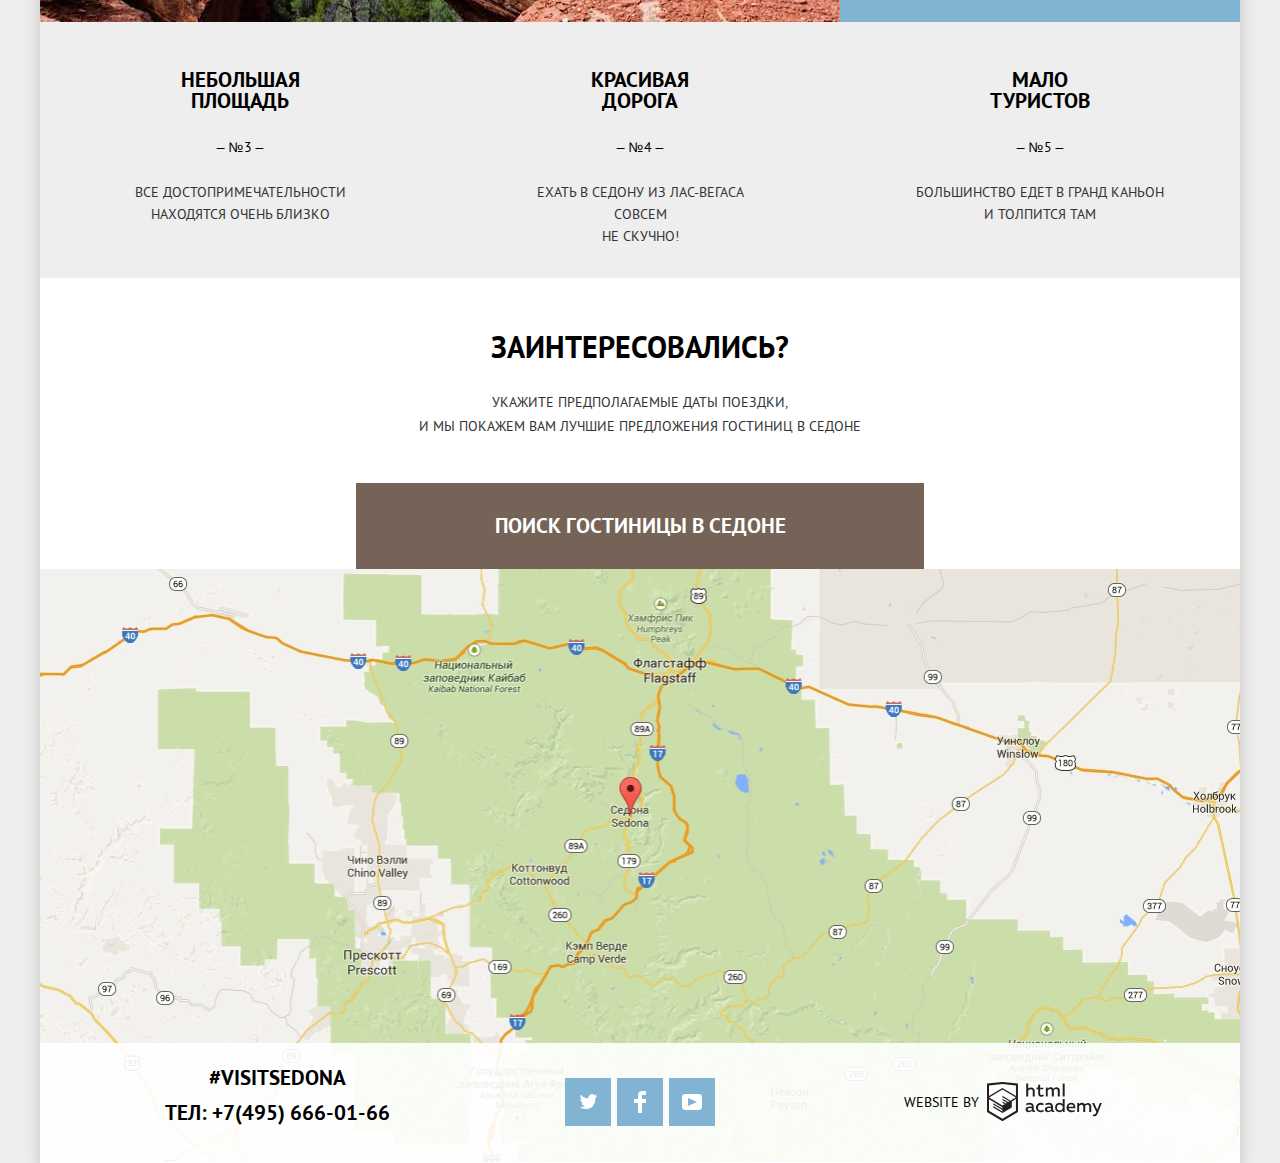
==== commit c0bbe9d8: "правки" ====
--- a/index.html
+++ b/index.html
@@ -113,7 +113,7 @@
                       <rect width="12" height="3" fill="#A9A9A9"/>
                     </svg>
                   </button>
-                  <input class="hotel-input" name="old" type="text" id="old" inputmode="numeric" placeholder="2" required>
+                  <input class="hotel-input hotel-input-range" name="old" type="text" id="old" inputmode="numeric" placeholder="2" required>
                   <button class="search-hotel-button search-hotel-button-plus" type="button">
                     <svg width="11" height="11" viewBox="0 0 11 11" fill="none" xmlns="http://www.w3.org/2000/svg">
                       <path fill-rule="evenodd" clip-rule="evenodd" d="M4.23086 6.76932V11H6.76932V6.76932H11V4.23086H6.76932V0H4.23085V4.23086H0V6.76932H4.23086Z" fill="#A9A9A9"/>
--- a/css/style-min.css
+++ b/css/style-min.css
@@ -1 +1 @@
-:root{--white:#fff;--special-white:rgba(255,255,255,0.3);--black:#000;--special-black:rgba(0,0,0,0.3);--light-black:#333;--blue:#81b3d2;--gray:#eee;--ligth-brown:#766357;--brown:#604e43;--dark-brown:#503e33;--date:#f2f2f2;--date-hover:#ebebeb;--icon-form:#a9a9a9;--find-hover:#669ec0;--find-button:#5496bd;--academy:#321f20;--academy-button:#bdbbbc;--fill:#d8d8d8;--checkbox-block:#6a6a6a;--shadow:#ababab;--icon-up:#cacaca;--rating:#666;--border-color-input:#e5e5e5}@font-face{font-family:"PT sans";font-style:normal;font-weight:400;src:url(../fonts/ptsans.woff2) format("woff2"),url(../fonts/ptsans.woff) format("woff")}@font-face{font-family:"PT sans";font-style:normal;font-weight:700;src:url(../fonts/ptsansbold.woff2) format("woff2"),url(../fonts/ptsansbold.woff) format("woff")}body{height:100%;min-width:1280px;margin:0;padding:0;font-family:"PT sans",Arial,sans-serif;font-size:14px;line-height:21px;font-weight:400;color:var(--black);position:relative;text-transform:uppercase;background-color:var(--gray)}a{text-decoration:none}img{max-width:100%;height:auto}*,::before,::after{box-sizing:border-box}.page{height:100%}.page-body{display:-ms-grid;display:grid;-ms-grid-rows:min-content 1fr min-content;grid-template-rows:min-content 1fr min-content;-ms-flex-line-pack:start;align-content:start;position:relative}.page-wrapper{height:100%;display:-ms-grid;display:grid;-ms-grid-rows:min-content 1fr min-content;grid-template-rows:min-content 1fr min-content;position:relative;-ms-flex-line-pack:start;align-content:start}.visually-hidden{position:absolute;clip:rect(0 0 0 0);width:1px;height:1px;margin:-1px}.wrapper{max-width:1200px;margin:0 auto;background-color:var(--white);box-shadow:0 5px 15px rgba(0,1,1,0.2)}.header{position:relative}.main-nav{background-color:var(--white)}.logo-sedona{position:absolute;left:50%;-webkit-transform:translate(-50%,0);transform:translate(-50%,0);width:138px;height:70px;-webkit-box-ordinal-group:2;-ms-flex-order:1;order:1}.logo-sedona:focus{outline:solid 1px #000}.main-nav-list{height:55px;margin:0;padding:0 72px;display:-webkit-box;display:-ms-flexbox;display:flex;flex-wrap:wrap;-webkit-box-pack:justify;-ms-flex-pack:justify;justify-content:space-between;-webkit-box-align:center;-ms-flex-align:center;align-items:center;list-style:none}.main-nav-item{width:227px;text-align:left}.main-nav-link{padding:5px 0;line-height:26px;font-weight:700;color:var(--black)}.main-nav-item-foto{margin-right:72px}.main-nav-item-map{margin-left:72px}.main-nav-item-right{text-align:right}.main-nav-link:hover,.main-nav-link:focus{color:var(--blue);outline:none}.main-nav-link:active{color:var(--special-black)}.main-nav-link:not([href]){color:var(--ligth-brown);cursor:default}.link-foto{margin-right:125px}.link-map{margin-left:125px}.slogan{height:509px;background-image:url(../img/background_mountains.png),url(../img/mountains.jpg);background-position:center bottom -1px,center top;background-repeat:no-repeat;text-align:center}.welcome{padding-top:78px}.main{background-color:var(--white);text-align:center}.subject{margin:43px auto 44px;width:470px;font-size:21px;line-height:26px;text-align:center}.text{margin:0;padding-bottom:51px;font-size:14px;line-height:26px}.features-box{display:-webkit-box;display:-ms-flexbox;display:flex;flex-wrap:wrap}.feature{font-size:14px;line-height:21px;min-width:400px;text-align:center;font-weight:400;color:var(--white);background-color:var(--blue)}.feature-grey{color:var(--black);background-color:var(--gray);min-height:256px}.feature-title{max-width:151px;margin:0 auto;padding-bottom:26px;font-size:21px;font-weight:700}.feature-title-control{padding-top:47px}.feature-subtitle-control{padding-top:50px}.feature-description{margin:0 auto;padding-bottom:24px;max-width:303px}.description-control{padding-bottom:23px}.feature-grey-description{margin:0 auto;padding-bottom:23px;max-width:301px;line-height:22px}.feature-description-control{max-width:259px;color:var(--light-black)}.advantage-list{list-style:none;margin:0 auto;padding:0;display:-webkit-box;display:-ms-flexbox;display:flex;flex-wrap:wrap;text-align:center;min-height:330px;background-color:var(--white)}.advantage-item{min-width:400px;background-repeat:no-repeat}.advantage-item-house{background-image:url(../img/advantage1.svg);background-position:center 61px}.advantage-item-food{background-image:url(../img/advantage2.svg);background-position:center 62px}.advantage-item-souvenirs{background-image:url(../img/advantage3.svg);background-position:center 57px}.advantage-box-title{width:120px;margin:0 auto;font-size:21px;font-weight:700;padding-bottom:27px}.advantage-box-text{margin:0 auto;max-width:300px;color:var(--light-black)}.advantage-title{padding-top:159px}.advantage-title-control{padding-top:47px;padding-bottom:25px}.search-hotel-block{line-height:24px;text-align:center}.form-description{margin:0;font-size:14px;padding-bottom:45px;font-weight:400;color:var(--light-black);background-color:var(--white)}.subtitle{margin:0 auto;padding-top:57px;padding-bottom:31px;font-size:30px;font-weight:700;background-color:var(--white)}.search-hotel-content{position:relative;background-color:var(--white)}.search-hotel{position:relative;color:var(--white);width:568px;min-height:86px;margin:0 auto;font-size:21px;font-weight:700;line-height:26px;background-color:var(--ligth-brown);border:none;text-transform:uppercase}.search-hotel:hover,.search-hotel:focus{background-color:var(--brown);outline:none}.search-hotel:active{color:var(--special-white);background-color:var(--dark-brown)}.search-hotel-form{position:absolute;width:568px;max-height:395px;overflow:auto;left:50%;-webkit-transform:translate(-50%,0);transform:translate(-50%,0);padding:55px;background-color:var(--white);z-index:4}.hide-form{-webkit-animation:hide .6s;animation:hide .6s;visibility:hidden;-webkit-transition:visibility .6s;transition:visibility .6s}.show-form{-webkit-animation:show .6s;animation:show .6s;visibility:visible;-webkit-transition:visibility .6s;transition:visibility .6s}.arrival-date{margin-top:-1px}.desc{width:96px;font-size:14px;font-weight:700;line-height:24px}.arrival-date-lable{margin-left:-4px;margin-right:20px}.departure-date-lable{margin-left:-2px;margin-right:17px}.desc-range{margin-left:56px;margin-right:29px}.label-people{margin-right:41px}.form-row .hotel-input{width:346px}.hotel-input{padding:0 0 0 13px;height:38px;line-height:26px;font-weight:700;text-transform:uppercase;background-color:var(--date);border:none}.hotel-input-control{padding-right:32px}.hotel-input:hover{background-color:var(--date-hover)}.hotel-input:focus{background-color:var(--white);outline:2px solid var(--border-color-input)}.hotel-input::placeholder{text-transform:uppercase;line-height:26px;font-weight:700;color:var(--black)}.hotel-input::-webkit-input-placeholder{text-transform:uppercase;line-height:26px;font-weight:700;color:var(--black)}.hotel-input::-moz-placeholder{text-transform:uppercase;line-height:38px;font-weight:700;color:var(--black);padding-top:10px}.hotel-input:-ms-input-placeholder{text-transform:uppercase;line-height:26px;font-weight:700;color:var(--black)}.form-row .hotel-input::-webkit-input-placeholder{padding:6px 0}.form-row .hotel-input::-moz-placeholder{padding:6px 0}.form-row .hotel-input:-ms-input-placeholder{padding:6px 0}.form-row .hotel-input::placeholder{padding:6px 0}.form-row .hotel-input::-webkit-input-placeholder{padding:6px 0}.form-row .hotel-input::-moz-placeholder{padding:6px 0}.form-row .hotel-input:-ms-input-placeholder{padding:6px 0}.form-row .hotel-input::placeholder{padding:6px 0}.calendar{position:relative;height:38px;padding:0;color:var(--icon-form);border:none;cursor:pointer;background-color:var(--date)}.calendar-icon{position:absolute;right:8px;top:8px}.calendar:hover,.calendar:focus{color:var(--black);outline:none}.calendar:active{color:var(--blue)}.calendar path{fill:var(--icon-form)}.calendar:hover path,.calendar:focus path{fill:var(--black)}.calendar:active path{fill:var(--blue)}.search-hotel-button{height:38px;padding:0 12px;color:var(--icon-form);border:none;cursor:pointer;background-color:var(--date)}.search-hotel-button-minus{padding-bottom:4px}.search-hotel-button-plus{padding-top:3px}.search-hotel-button:hover,.search-hotel-button:focus{color:var(--black);outline:none}.search-hotel-button:active{color:var(--blue)}.search-hotel-button:hover rect,.search-hotel-button:focus rect{outline:none;fill:var(--black)}.search-hotel-button:active rect{fill:var(--blue);outline:none}.search-hotel-button:hover path,.search-hotel-button:focus path{outline:none;fill:var(--black)}.search-hotel-button:active path{fill:var(--blue);outline:none}.form-row + .form-row{margin-top:28px}.form-row{display:flex;align-items:baseline;justify-content:space-between;position:relative}.form-row .calendar{width:36px;top:0;right:1px;position:absolute;background-color:transparent;width:36px;top:0;right:1px;position:absolute;background-color:transparent}.people{display:-webkit-box;display:-ms-flexbox;display:flex;-webkit-box-pack:center;-ms-flex-pack:center;justify-content:center;-webkit-box-align:center;-ms-flex-align:center;align-items:center;margin:30px 0 55px}.people .hotel-input{width:39px}.submit{padding:0;width:458px;min-height:58px;font-size:21px;font-weight:700;text-transform:uppercase;line-height:26px;color:var(--white);background-color:var(--blue);border:none;text-align:center}.submit:hover,.submit:focus{background-color:var(--find-hover);outline:none}.submit:active{color:var(--special-white);background-color:var(--find-button);outline:none}.map-container{height:594px;position:relative}.map{position:relative;display:block;border:none;z-index:2}.image-map{position:absolute;top:0;left:0;z-index:1}.footer{padding:0 138px 0 125px;min-height:120px;min-width:1200px;display:-webkit-box;display:-ms-flexbox;display:flex;-webkit-box-pack:justify;-ms-flex-pack:justify;align-items:center;justify-content:space-between;background-color:rgba(255,255,255,0.9)}.index-footer{bottom:0;position:absolute;left:50%;-webkit-transform:translate(-50%,0);transform:translate(-50%,0);z-index:4;padding-top:6px}.contacts{text-align:center;max-width:300px}.contacts-content{font-size:21px;font-weight:700;line-height:26px;margin:0}.index-footer .contacts-content{margin-top:16px}.contacts-phone{margin-top:9px;margin-bottom:16px;display:block;color:var(--black);text-decoration:none}.contacts-phone:hover,.contacts-phone:focus{color:var(--blue);outline:none}.social{margin-right:14px;-ms-flex-item-align:center;align-self:center}.social-list{display:-webkit-box;display:-ms-flexbox;display:flex;margin:0;padding:0;list-style:none;-webkit-box-align:center;-ms-flex-align:center;align-items:center;flex-wrap:wrap}.social-list-item{margin:0 3px;background-color:var(--blue);background-position:center;background-repeat:no-repeat}.social-link{width:46px;height:48px;display:-webkit-box;display:-ms-flexbox;display:flex;-webkit-box-pack:center;-ms-flex-pack:center;justify-content:center;-webkit-box-align:center;-ms-flex-align:center;align-items:center}.social-link:active path{opacity:.3;-ms-filter:progid:DXImageTransform.Microsoft.Alpha(Opacity=30)}.social-link:active{background-color:var(--find-button)}.social-link:hover,.social-link:focus{background-color:var(--find-hover);outline:none}.authors{display:-webkit-box;display:-ms-flexbox;display:flex;-webkit-box-align:center;-ms-flex-align:center;align-items:center;-webkit-box-pack:end;-ms-flex-pack:end;justify-content:flex-end;margin:0;font-size:14px;line-height:26px}.authors-logo{width:115px;height:41px;margin-left:8px;display:inline-block;outline:none}.authors-logo-hover:hover path,.authors-logo-hover:focus path{fill:var(--blue)}.authors-logo-hover:active path{fill:var(--academy-button)}.filter{margin:27px 0 0;padding:0;border:none}.filter-hotel{font-size:14px;line-height:21px;padding:0 73px;font-weight:400;color:var(--white);display:-webkit-box;display:-ms-flexbox;display:flex;min-height:217px;background-image:url(../img/filter-background.png);background-position:center;background-repeat:no-repeat;background-color:var(--blue)}.filter-title{margin:0;font-size:16px;font-weight:700}.filter-control{padding-right:117px}.legend{letter-spacing:-.1px;margin-bottom:25px}.legend-control{margin-left:1px;margin-bottom:11px;letter-spacing:-.1px}.price-controls{width:317px;height:36px;display:-webkit-box;display:-ms-flexbox;display:flex;margin-bottom:20px;padding-left:61px;-webkit-box-pack:center;-ms-flex-pack:center;justify-content:center;-webkit-box-align:center;-ms-flex-align:center;align-items:center;border:2px solid var(--white);border-radius:2px}.input-price{width:37px;padding:0;margin-right:35px}.min-price{padding-bottom:2px;border-right:solid 2px var(--white)}.max-price{padding-left:52px;padding-bottom:2px;padding-right:2px}.filter-range{display:-webkit-box;display:-ms-flexbox;display:flex;-webkit-box-orient:vertical;-webkit-box-direction:normal;-ms-flex-direction:column;flex-direction:column;margin-left:auto}.range-controls{position:relative}.scale{padding-left:1px;width:100%;height:2px;background-color:rgba(255,255,255,0.3)}.bar{width:261px;height:2px;background-color:var(--white);opacity:1;-ms-filter:progid:DXImageTransform.Microsoft.Alpha(Opacity=100)}.toggle{box-sizing:content-box;position:absolute;left:1px;top:-9px;width:4px;height:4px;padding:0;border:8px solid var(--white);background-color:var(--shadow);border-radius:50%;box-shadow:0 2px 1px 0 var(--shadow);cursor:pointer}.toggle:hover,.toggle:focus{width:5px;height:5px;border:9px solid var(--white);outline:none}.toggle-max{left:253px}.input-price{color:var(--white);background-color:transparent;border:none}.cost{padding-top:11px;padding-bottom:11px}.type-hotel-submit{margin-left:85px;width:137px;padding:5px 0 6px 3px}.type-hotel-item{padding-left:20px;padding-bottom:25px}.type-hotel-list{margin:0 0 0 19px;padding:0;list-style:none}.filter-type-hotel-list{margin:0 0 0 23px;padding:0;list-style:none}.type-hotel-input:checked + label:before{content:"";position:absolute;left:-41px;width:27px;height:23px;background-image:url(../img/checkbox-on.svg)}.type-hotel-input:focus + label:before{outline:2px solid var(--black)}.type-hotel-input:disabled + label:before{background-image:url(../img/checkbox-off.svg)}.type-hotel-input:checked:disabled + label:before{background-image:url(../img/checkbox-on-disabled.svg)}.label{cursor:pointer;position:relative}.label:before{content:"";position:absolute;left:-40px;width:23px;height:23px;background-image:url(../img/checkbox.svg)}.type-hotel-submit{margin-top:33px;font-size:14px;font-weight:400;line-height:21px;text-transform:uppercase;color:var(--white);border:2px solid var(--white);background-color:transparent}.type-hotel-submit:hover,.type-hotel-submit:focus{color:var(--black);background-color:var(--white);border:none;outline:none;height:36px}.results-search{font-size:12px;line-height:18px;min-height:86px;display:-webkit-box;display:-ms-flexbox;display:flex;-webkit-box-align:center;-ms-flex-align:center;align-items:center;flex-wrap:wrap;background-color:var(--white)}.results-search-title{margin:0;font-size:21px;font-weight:700;line-height:26px;padding-left:73px;padding-right:47px;max-width:260px}.sort{padding-bottom:4px;padding-right:40px}.sort-link{color:var(--special-black);border-bottom:1px dotted var(--blue)}.sort-link:not([href]){color:var(--blue);cursor:default;border:none}.sort-link:hover,.sort-link:focus{color:var(--blue);outline:none}.sort-link:active{color:var(--black);border:none}.price{margin-bottom:3px;margin-right:33px}.type{margin-right:33px;margin-bottom:5px}.sort-link-rating{margin-bottom:4px}.results-filter:focus{outline:none}.results-filter:focus path{fill:var(--black);outline:none}.results-filter:not([href]){color:var(--blue);cursor:default}.results-filter:not([href]):hover path{cursor:default;fill:var(--blue)}.results-filter-hover{margin-top:10px}.results-filter-hover:hover path,.results-filter-hover:focus path{fill:var(--black)}.results-filter-hover:active path{fill:var(--blue)}.results-filter-control{margin-left:auto;padding-right:73px}.results-control-ascending{margin-right:8px}.cards-hotel{margin-top:1px;padding:0 71px 0 73px;font-size:14px;line-height:21px;min-height:150px;display:-webkit-box;display:-ms-flexbox;display:flex;-webkit-box-pack:start;-ms-flex-pack:start;justify-content:flex-start;-webkit-box-align:start;-ms-flex-align:start;align-items:start;background-color:var(--white);border-top:1px solid var(--border-color-input)}.cards-hotel-border{box-sizing:content-box;border-bottom:1px solid var(--border-color-input)}.image{-ms-flex-item-align:center;align-self:center;margin-top:1px;width:135px;height:90px}.picture{-ms-flex-item-align:center;align-self:center;margin-top:-1px;width:135px;height:90px}.caption{font-size:21px;font-weight:700;line-height:26px;margin:0 0 7px;color:var(--black)}.caption:hover{color:var(--blue)}.caption:active{color:var(--special-black)}.cards-text{letter-spacing:0;margin:0}.cards-text-range{margin-left:35px}.hotel-text{margin-top:24px;padding-left:29px;display:-webkit-box;display:-ms-flexbox;display:flex;-webkit-box-orient:vertical;-webkit-box-direction:normal;-ms-flex-direction:column;flex-direction:column}.hotel-text-control{letter-spacing:-.2px;margin-top:24px;padding-left:29px;display:-webkit-box;display:-ms-flexbox;display:flex;-webkit-box-orient:vertical;-webkit-box-direction:normal;-ms-flex-direction:column;flex-direction:column}.cards-text-control{margin-left:auto;padding-top:29px;display:-webkit-box;display:-ms-flexbox;display:flex;-webkit-box-orient:vertical;-webkit-box-direction:normal;-ms-flex-direction:column;flex-direction:column}.text-range{margin-left:18px}.hotel-text-links{margin-top:18px}.hotel-text-range{margin-left:60px}.more{padding:4px 17px 5px;color:var(--white);text-align:center;background-color:var(--blue)}.more-control{margin-right:2px;letter-spacing:-.1px}.more:hover,.more:focus{background-color:var(--find-hover);outline:none}.more:active{color:var(--special-white);background-color:var(--find-button)}.reserve-link{padding:4px 18px 5px;color:var(--white);text-align:center;background-color:var(--ligth-brown)}.reserve-link-control{padding:3px 19px 6px 17px;letter-spacing:-.1px}.reserve-link:hover,.reserve-link:focus{background-color:var(--brown);outline:none}.reserve-link:active{color:var(--special-white);background-color:var(--dark-brown)}.star{-ms-flex-item-align:end;align-self:flex-end}.rating{padding:3px 12px 2px 15px;margin:47px 2px 0 0;color:var(--rating);background-color:var(--date)}.rating-range{padding:4px 12px 2px 15px}@-webkit-keyframes hide{0%{-webkit-transform:translate(-50%,0);transform:translate(-50%,0);clip:rect(0,568px,395px,0)}100%{-webkit-transform:translate(-50%,-395px);transform:translate(-50%,-395px);clip:rect(395px,568px,395px,0)}}@keyframes hide{0%{-webkit-transform:translate(-50%,0);transform:translate(-50%,0);clip:rect(0,568px,395px,0)}100%{-webkit-transform:translate(-50%,-395px);transform:translate(-50%,-395px);clip:rect(395px,568px,395px,0)}}@-webkit-keyframes show{0%{-webkit-transform:translate(-50%,-395px);transform:translate(-50%,-395px);clip:rect(395px,568px,395px,0)}100%{-webkit-transform:translate(-50%,0);transform:translate(-50%,0);clip:rect(0,568px,395px,0)}}@keyframes show{0%{-webkit-transform:translate(-50%,-395px);transform:translate(-50%,-395px);clip:rect(395px,568px,395px,0)}100%{-webkit-transform:translate(-50%,0);transform:translate(-50%,0);clip:rect(0,568px,395px,0)}}
+:root{--white:#fff;--special-white:rgba(255,255,255,0.3);--black:#000;--special-black:rgba(0,0,0,0.3);--light-black:#333;--blue:#81b3d2;--gray:#eee;--ligth-brown:#766357;--brown:#604e43;--dark-brown:#503e33;--date:#f2f2f2;--date-hover:#ebebeb;--icon-form:#a9a9a9;--find-hover:#669ec0;--find-button:#5496bd;--academy:#321f20;--academy-button:#bdbbbc;--fill:#d8d8d8;--checkbox-block:#6a6a6a;--shadow:#ababab;--icon-up:#cacaca;--rating:#666;--border-color-input:#e5e5e5}@font-face{font-family:"PT sans";font-style:normal;font-weight:400;src:url(../fonts/ptsans.woff2) format("woff2"),url(../fonts/ptsans.woff) format("woff")}@font-face{font-family:"PT sans";font-style:normal;font-weight:700;src:url(../fonts/ptsansbold.woff2) format("woff2"),url(../fonts/ptsansbold.woff) format("woff")}body{height:100%;min-width:1280px;margin:0;padding:0;font-family:"PT sans",Arial,sans-serif;font-size:14px;line-height:21px;font-weight:400;color:var(--black);position:relative;text-transform:uppercase;background-color:var(--gray)}a{text-decoration:none}img{max-width:100%;height:auto}*,::before,::after{box-sizing:border-box}.page{height:100%}.page-body{display:-ms-grid;display:grid;-ms-grid-rows:min-content 1fr min-content;grid-template-rows:min-content 1fr min-content;-ms-flex-line-pack:start;align-content:start;position:relative}.page-wrapper{height:100%;display:-ms-grid;display:grid;-ms-grid-rows:min-content 1fr min-content;grid-template-rows:min-content 1fr min-content;position:relative;-ms-flex-line-pack:start;align-content:start}.visually-hidden{position:absolute;clip:rect(0 0 0 0);width:1px;height:1px;margin:-1px}.wrapper{max-width:1200px;margin:0 auto;background-color:var(--white);box-shadow:0 5px 15px rgba(0,1,1,0.2)}.header{position:relative}.main-nav{background-color:var(--white)}.logo-sedona{position:absolute;left:50%;-webkit-transform:translate(-50%,0);transform:translate(-50%,0);width:138px;height:70px;-webkit-box-ordinal-group:2;-ms-flex-order:1;order:1}.logo-sedona:focus{outline:solid 1px #000}.main-nav-list{height:55px;margin:0;padding:0 72px;display:-webkit-box;display:-ms-flexbox;display:flex;flex-wrap:wrap;-webkit-box-pack:justify;-ms-flex-pack:justify;justify-content:space-between;-webkit-box-align:center;-ms-flex-align:center;align-items:center;list-style:none}.main-nav-item{width:227px;text-align:left}.main-nav-link{padding:5px 0;line-height:26px;font-weight:700;color:var(--black)}.main-nav-item-foto{margin-right:72px}.main-nav-item-map{margin-left:72px}.main-nav-item-right{text-align:right}.main-nav-link:hover,.main-nav-link:focus{color:var(--blue);outline:none}.main-nav-link:active{color:var(--special-black)}.main-nav-link:not([href]){color:var(--ligth-brown);cursor:default}.link-foto{margin-right:125px}.link-map{margin-left:125px}.slogan{height:509px;background-image:url(../img/background_mountains.png),url(../img/mountains.jpg);background-position:center bottom -1px,center top;background-repeat:no-repeat;text-align:center}.welcome{padding-top:78px}.main{background-color:var(--white);text-align:center}.subject{margin:43px auto 44px;width:470px;font-size:21px;line-height:26px;text-align:center}.text{margin:0;padding-bottom:51px;font-size:14px;line-height:26px}.features-box{display:-webkit-box;display:-ms-flexbox;display:flex;flex-wrap:wrap}.feature{font-size:14px;line-height:21px;min-width:400px;text-align:center;font-weight:400;color:var(--white);background-color:var(--blue)}.feature-grey{color:var(--black);background-color:var(--gray);min-height:256px}.feature-title{max-width:151px;margin:0 auto;padding-bottom:26px;font-size:21px;font-weight:700}.feature-title-control{padding-top:47px}.feature-subtitle-control{padding-top:50px}.feature-description{margin:0 auto;padding-bottom:24px;max-width:303px}.description-control{padding-bottom:23px}.feature-grey-description{margin:0 auto;padding-bottom:23px;max-width:301px;line-height:22px}.feature-description-control{max-width:259px;color:var(--light-black)}.advantage-list{list-style:none;margin:0 auto;padding:0;display:-webkit-box;display:-ms-flexbox;display:flex;flex-wrap:wrap;text-align:center;min-height:330px;background-color:var(--white)}.advantage-item{min-width:400px;background-repeat:no-repeat}.advantage-item-house{background-image:url(../img/advantage1.svg);background-position:center 61px}.advantage-item-food{background-image:url(../img/advantage2.svg);background-position:center 62px}.advantage-item-souvenirs{background-image:url(../img/advantage3.svg);background-position:center 57px}.advantage-box-title{width:120px;margin:0 auto;font-size:21px;font-weight:700;padding-bottom:27px}.advantage-box-text{margin:0 auto;max-width:300px;color:var(--light-black)}.advantage-title{padding-top:159px}.advantage-title-control{padding-top:47px;padding-bottom:25px}.search-hotel-block{line-height:24px;text-align:center}.form-description{margin:0;font-size:14px;padding-bottom:45px;font-weight:400;color:var(--light-black);background-color:var(--white)}.subtitle{margin:0 auto;padding-top:57px;padding-bottom:31px;font-size:30px;font-weight:700;background-color:var(--white)}.search-hotel-content{position:relative;background-color:var(--white)}.search-hotel{position:relative;color:var(--white);width:568px;min-height:86px;margin:0 auto;font-size:21px;font-weight:700;line-height:26px;background-color:var(--ligth-brown);border:none;text-transform:uppercase}.search-hotel:hover,.search-hotel:focus{background-color:var(--brown);outline:none}.search-hotel:active{color:var(--special-white);background-color:var(--dark-brown)}.search-hotel-form{position:absolute;width:568px;max-height:395px;overflow:auto;left:50%;-webkit-transform:translate(-50%,0);transform:translate(-50%,0);padding:55px;background-color:var(--white);z-index:4}.hide-form{-webkit-animation:hide .6s;animation:hide .6s;visibility:hidden;-webkit-transition:visibility .6s;transition:visibility .6s}.show-form{-webkit-animation:show .6s;animation:show .6s;visibility:visible;-webkit-transition:visibility .6s;transition:visibility .6s}.arrival-date{margin-top:-1px}.desc{width:96px;font-size:14px;font-weight:700;line-height:24px}.arrival-date-lable{margin-left:-4px}.departure-date-lable{margin-left:-2px}.desc-range{margin-left:56px;margin-right:29px}.label-people{margin-right:41px}.form-row .hotel-input{width:346px}.hotel-input{padding:0 0 0 13px;height:38px;line-height:26px;font-weight:700;text-transform:uppercase;background-color:var(--date);border:none}.hotel-input-control{padding-right:32px}.hotel-input-range{padding-left:17px}.hotel-input:hover{background-color:var(--date-hover)}.hotel-input:focus{background-color:var(--white);outline:2px solid var(--border-color-input)}.hotel-input::placeholder{text-transform:uppercase;line-height:26px;font-weight:700;color:var(--black)}.hotel-input::-webkit-input-placeholder{text-transform:uppercase;line-height:26px;font-weight:700;color:var(--black)}.hotel-input::-moz-placeholder{text-transform:uppercase;line-height:38px;font-weight:700;color:var(--black);padding-top:10px}.hotel-input:-ms-input-placeholder{text-transform:uppercase;line-height:26px;font-weight:700;color:var(--black)}.form-row .hotel-input::-webkit-input-placeholder{padding:6px 0}.form-row .hotel-input::-moz-placeholder{padding:6px 0}.form-row .hotel-input:-ms-input-placeholder{padding:6px 0}.form-row .hotel-input::placeholder{padding:6px 0}.form-row .hotel-input::-webkit-input-placeholder{padding:6px 0}.form-row .hotel-input::-moz-placeholder{padding:6px 0}.form-row .hotel-input:-ms-input-placeholder{padding:6px 0}.form-row .hotel-input::placeholder{padding:6px 0}.calendar{position:relative;height:38px;padding:0;color:var(--icon-form);border:none;cursor:pointer;background-color:var(--date)}.calendar-icon{position:absolute;right:8px;top:8px}.calendar:hover,.calendar:focus{color:var(--black);outline:none}.calendar:active{color:var(--blue)}.calendar path{fill:var(--icon-form)}.calendar:hover path,.calendar:focus path{fill:var(--black)}.calendar:active path{fill:var(--blue)}.search-hotel-button{height:38px;padding:0 12px;color:var(--icon-form);border:none;cursor:pointer;background-color:var(--date)}.search-hotel-button-minus{padding-bottom:4px}.search-hotel-button-plus{padding-top:3px}.search-hotel-button:hover,.search-hotel-button:focus{color:var(--black);outline:none}.search-hotel-button:active{color:var(--blue)}.search-hotel-button:hover rect,.search-hotel-button:focus rect{outline:none;fill:var(--black)}.search-hotel-button:active rect{fill:var(--blue);outline:none}.search-hotel-button:hover path,.search-hotel-button:focus path{outline:none;fill:var(--black)}.search-hotel-button:active path{fill:var(--blue);outline:none}.form-row + .form-row{margin-top:28px}.form-row{display:flex;align-items:baseline;justify-content:space-between;position:relative}.form-row .calendar{width:36px;top:0;right:1px;position:absolute;background-color:transparent;width:36px;top:0;right:1px;position:absolute;background-color:transparent}.people{display:-webkit-box;display:-ms-flexbox;display:flex;-webkit-box-pack:center;-ms-flex-pack:center;justify-content:center;-webkit-box-align:center;-ms-flex-align:center;align-items:center;margin:30px 0 55px}.people .hotel-input{width:39px}.submit{padding:0;width:458px;min-height:58px;font-size:21px;font-weight:700;text-transform:uppercase;line-height:26px;color:var(--white);background-color:var(--blue);border:none;text-align:center}.submit:hover,.submit:focus{background-color:var(--find-hover);outline:none}.submit:active{color:var(--special-white);background-color:var(--find-button);outline:none}.map-container{height:594px;position:relative}.map{position:relative;display:block;border:none;z-index:2}.image-map{position:absolute;top:0;left:0;z-index:1}.footer{padding:0 138px 0 125px;min-height:120px;min-width:1200px;display:-webkit-box;display:-ms-flexbox;display:flex;-webkit-box-pack:justify;-ms-flex-pack:justify;align-items:center;justify-content:space-between;background-color:rgba(255,255,255,0.9)}.index-footer{bottom:0;position:absolute;left:50%;-webkit-transform:translate(-50%,0);transform:translate(-50%,0);z-index:4;padding-top:5px}.contacts{margin-top:-5px;text-align:center;max-width:300px}.contacts-content{font-size:21px;font-weight:700;line-height:26px;margin:0}.contacts-phone{margin-top:9px;margin-bottom:16px;display:block;color:var(--black);text-decoration:none}.contacts-phone:hover,.contacts-phone:focus{color:var(--blue);outline:none}.social{margin-top:-8px;margin-right:14px;-ms-flex-item-align:center;align-self:center}.social-list{display:-webkit-box;display:-ms-flexbox;display:flex;margin:0;padding:0;list-style:none;-webkit-box-align:center;-ms-flex-align:center;align-items:center;flex-wrap:wrap}.social-list-item{margin:0 3px;background-color:var(--blue);background-position:center;background-repeat:no-repeat}.social-link{width:46px;height:48px;display:-webkit-box;display:-ms-flexbox;display:flex;-webkit-box-pack:center;-ms-flex-pack:center;justify-content:center;-webkit-box-align:center;-ms-flex-align:center;align-items:center}.social-link:active path{opacity:.3;-ms-filter:progid:DXImageTransform.Microsoft.Alpha(Opacity=30)}.social-link:active{background-color:var(--find-button)}.social-link:hover,.social-link:focus{background-color:var(--find-hover);outline:none}.authors{display:-webkit-box;display:-ms-flexbox;display:flex;-webkit-box-align:center;-ms-flex-align:center;align-items:center;-webkit-box-pack:end;-ms-flex-pack:end;justify-content:flex-end;margin:0;margin-top:-7px;font-size:14px;line-height:26px}.authors-logo{width:115px;height:41px;margin-left:8px;display:inline-block;outline:none}.authors-logo-hover:hover path,.authors-logo-hover:focus path{fill:var(--blue)}.authors-logo-hover:active path{fill:var(--academy-button)}.filter{margin:27px 0 0;padding:0;border:none}.filter-hotel{font-size:14px;line-height:21px;padding:0 73px;font-weight:400;color:var(--white);display:-webkit-box;display:-ms-flexbox;display:flex;min-height:217px;background-image:url(../img/filter-background.png);background-position:center;background-repeat:no-repeat;background-color:var(--blue)}.filter-title{margin:0;font-size:16px;font-weight:700}.filter-control{padding-right:117px}.legend{letter-spacing:-.1px;margin-bottom:25px}.legend-control{margin-left:1px;margin-bottom:11px;letter-spacing:-.1px}.price-controls{width:317px;height:36px;display:-webkit-box;display:-ms-flexbox;display:flex;margin-bottom:20px;padding-left:61px;-webkit-box-pack:center;-ms-flex-pack:center;justify-content:center;-webkit-box-align:center;-ms-flex-align:center;align-items:center;border:2px solid var(--white);border-radius:2px}.input-price{width:37px;padding:0;margin-right:35px}.min-price{padding-bottom:2px;border-right:solid 2px var(--white)}.max-price{padding-left:52px;padding-bottom:2px;padding-right:2px}.filter-range{display:-webkit-box;display:-ms-flexbox;display:flex;-webkit-box-orient:vertical;-webkit-box-direction:normal;-ms-flex-direction:column;flex-direction:column;margin-left:auto}.range-controls{position:relative}.scale{padding-left:1px;width:100%;height:2px;background-color:rgba(255,255,255,0.3)}.bar{width:261px;height:2px;background-color:var(--white);opacity:1;-ms-filter:progid:DXImageTransform.Microsoft.Alpha(Opacity=100)}.toggle{box-sizing:content-box;position:absolute;left:1px;top:-9px;width:4px;height:4px;padding:0;border:8px solid var(--white);background-color:var(--shadow);border-radius:50%;box-shadow:0 2px 1px 0 var(--shadow);cursor:pointer}.toggle:hover,.toggle:focus{width:5px;height:5px;border:9px solid var(--white);outline:none}.toggle-max{left:253px}.input-price{color:var(--white);background-color:transparent;border:none}.cost{padding-top:11px;padding-bottom:11px}.type-hotel-submit{margin-left:85px;width:137px;padding:5px 0 6px 3px}.type-hotel-item{padding-left:20px;padding-bottom:25px}.type-hotel-list{margin:0 0 0 19px;padding:0;list-style:none}.filter-type-hotel-list{margin:0 0 0 23px;padding:0;list-style:none}.type-hotel-input:checked + label:before{content:"";position:absolute;left:-41px;width:27px;height:23px;background-image:url(../img/checkbox-on.svg)}.type-hotel-input:focus + label:before{outline:2px solid var(--black)}.type-hotel-input:disabled + label:before{background-image:url(../img/checkbox-off.svg)}.type-hotel-input:checked:disabled + label:before{background-image:url(../img/checkbox-on-disabled.svg)}.label{cursor:pointer;position:relative}.label:before{content:"";position:absolute;left:-40px;width:23px;height:23px;background-image:url(../img/checkbox.svg)}.type-hotel-submit{margin-top:33px;font-size:14px;font-weight:400;line-height:21px;text-transform:uppercase;color:var(--white);border:2px solid var(--white);background-color:transparent}.type-hotel-submit:hover,.type-hotel-submit:focus{color:var(--black);background-color:var(--white);border:none;outline:none;height:36px}.results-search{font-size:12px;line-height:18px;min-height:86px;display:-webkit-box;display:-ms-flexbox;display:flex;-webkit-box-align:center;-ms-flex-align:center;align-items:center;flex-wrap:wrap;background-color:var(--white)}.results-search-title{margin:0;font-size:21px;font-weight:700;line-height:26px;padding-left:73px;padding-right:47px;max-width:260px}.sort{padding-bottom:4px;padding-right:40px}.sort-link{color:var(--special-black);border-bottom:1px dotted var(--blue)}.sort-link:not([href]){color:var(--blue);cursor:default;border:none}.sort-link:hover,.sort-link:focus{color:var(--blue);outline:none}.sort-link:active{color:var(--black);border:none}.price{margin-bottom:3px;margin-right:33px}.type{margin-right:33px;margin-bottom:5px}.sort-link-rating{margin-bottom:4px}.results-filter:focus{outline:none}.results-filter:focus path{fill:var(--black);outline:none}.results-filter:not([href]){color:var(--blue);cursor:default}.results-filter:not([href]):hover path{cursor:default;fill:var(--blue)}.results-filter-hover{margin-top:10px}.results-filter-hover:hover path,.results-filter-hover:focus path{fill:var(--black)}.results-filter-hover:active path{fill:var(--blue)}.results-filter-control{margin-left:auto;padding-right:73px}.results-control-ascending{margin-right:8px}.cards-hotel{margin-top:1px;padding:0 71px 0 73px;font-size:14px;line-height:21px;min-height:150px;display:-webkit-box;display:-ms-flexbox;display:flex;-webkit-box-pack:start;-ms-flex-pack:start;justify-content:flex-start;-webkit-box-align:start;-ms-flex-align:start;align-items:start;background-color:var(--white);border-top:1px solid var(--border-color-input)}.cards-hotel-border{box-sizing:content-box;border-bottom:1px solid var(--border-color-input)}.image{-ms-flex-item-align:center;align-self:center;margin-top:1px;width:135px;height:90px}.picture{-ms-flex-item-align:center;align-self:center;margin-top:-1px;width:135px;height:90px}.caption{font-size:21px;font-weight:700;line-height:26px;margin:0 0 7px;color:var(--black)}.caption:hover{color:var(--blue)}.caption:active{color:var(--special-black)}.cards-text{letter-spacing:0;margin:0}.cards-text-range{margin-left:35px}.hotel-text{margin-top:24px;padding-left:29px;display:-webkit-box;display:-ms-flexbox;display:flex;-webkit-box-orient:vertical;-webkit-box-direction:normal;-ms-flex-direction:column;flex-direction:column}.hotel-text-control{letter-spacing:-.2px;margin-top:24px;padding-left:29px;display:-webkit-box;display:-ms-flexbox;display:flex;-webkit-box-orient:vertical;-webkit-box-direction:normal;-ms-flex-direction:column;flex-direction:column}.cards-text-control{margin-left:auto;padding-top:29px;display:-webkit-box;display:-ms-flexbox;display:flex;-webkit-box-orient:vertical;-webkit-box-direction:normal;-ms-flex-direction:column;flex-direction:column}.text-range{margin-left:18px}.hotel-text-links{margin-top:18px}.hotel-text-range{margin-left:60px}.more{padding:4px 17px 5px;color:var(--white);text-align:center;background-color:var(--blue)}.more-control{margin-right:2px;letter-spacing:-.1px}.more:hover,.more:focus{background-color:var(--find-hover);outline:none}.more:active{color:var(--special-white);background-color:var(--find-button)}.reserve-link{padding:4px 18px 5px;color:var(--white);text-align:center;background-color:var(--ligth-brown)}.reserve-link-control{padding:3px 19px 6px 17px;letter-spacing:-.1px}.reserve-link:hover,.reserve-link:focus{background-color:var(--brown);outline:none}.reserve-link:active{color:var(--special-white);background-color:var(--dark-brown)}.star{-ms-flex-item-align:end;align-self:flex-end}.rating{padding:3px 12px 2px 15px;margin:47px 2px 0 0;color:var(--rating);background-color:var(--date)}.rating-range{padding:4px 12px 2px 15px}@-webkit-keyframes hide{0%{-webkit-transform:translate(-50%,0);transform:translate(-50%,0);clip:rect(0,568px,395px,0)}100%{-webkit-transform:translate(-50%,-395px);transform:translate(-50%,-395px);clip:rect(395px,568px,395px,0)}}@keyframes hide{0%{-webkit-transform:translate(-50%,0);transform:translate(-50%,0);clip:rect(0,568px,395px,0)}100%{-webkit-transform:translate(-50%,-395px);transform:translate(-50%,-395px);clip:rect(395px,568px,395px,0)}}@-webkit-keyframes show{0%{-webkit-transform:translate(-50%,-395px);transform:translate(-50%,-395px);clip:rect(395px,568px,395px,0)}100%{-webkit-transform:translate(-50%,0);transform:translate(-50%,0);clip:rect(0,568px,395px,0)}}@keyframes show{0%{-webkit-transform:translate(-50%,-395px);transform:translate(-50%,-395px);clip:rect(395px,568px,395px,0)}100%{-webkit-transform:translate(-50%,0);transform:translate(-50%,0);clip:rect(0,568px,395px,0)}}
